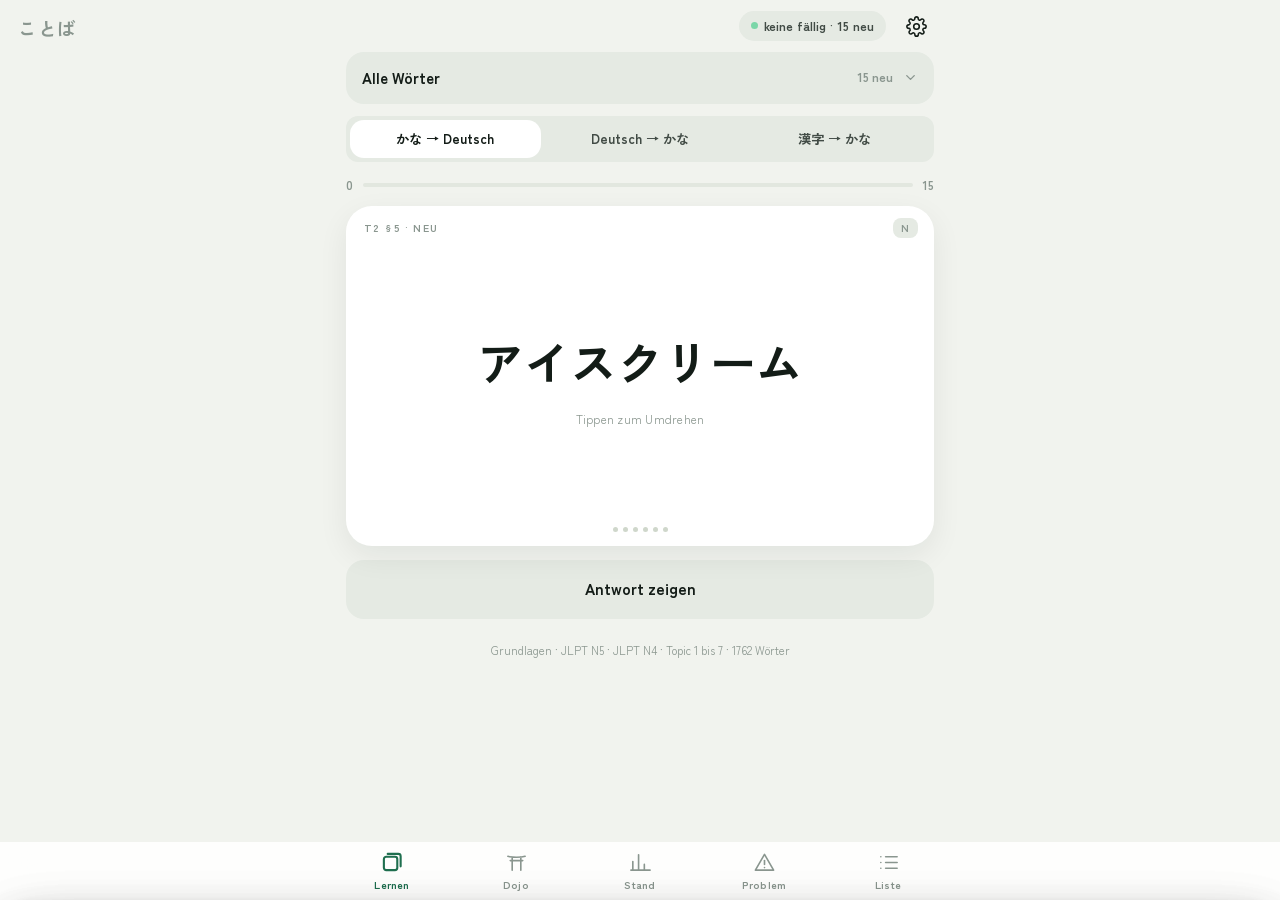
==== index.html @ 0029a9d3 "Wiederholungsplan mit FSRS über die offizielle Bibliothek ts-fsrs Gerechnet wird jetzt in ts-fsrs 5." ====
<!DOCTYPE html>
<html lang="de" data-thema="auto">
<head>
<meta charset="UTF-8">
<meta name="viewport" content="width=device-width, initial-scale=1, viewport-fit=cover, maximum-scale=1">
<title>ことば · Vokabeltrainer</title>
<meta name="description" content="Privater Vokabeltrainer für Japanisch.">

<meta name="apple-mobile-web-app-capable" content="yes">
<meta name="mobile-web-app-capable" content="yes">
<meta name="apple-mobile-web-app-status-bar-style" content="default">
<meta name="apple-mobile-web-app-title" content="ことば">
<meta name="theme-color" content="#F1F3EE" media="(prefers-color-scheme: light)">
<meta name="theme-color" content="#121513" media="(prefers-color-scheme: dark)">
<meta name="color-scheme" content="light dark">

<link rel="manifest" href="manifest.webmanifest">
<link rel="apple-touch-icon" href="icons/apple-touch-icon.png">
<link rel="icon" href="icons/icon-192.png" sizes="192x192">
<link rel="icon" href="favicon.svg" type="image/svg+xml">

<link rel="preconnect" href="https://fonts.googleapis.com">
<link rel="preconnect" href="https://fonts.gstatic.com" crossorigin>
<link href="https://fonts.googleapis.com/css2?family=Zen+Kaku+Gothic+New:wght@400;500;700&display=swap" rel="stylesheet">
<link rel="stylesheet" href="app.css">
<link rel="stylesheet" href="dojo.css">
</head>
<body>

<!-- Symbolvorrat -->
<svg width="0" height="0" style="position:absolute" aria-hidden="true" focusable="false">
  <defs>
    <g id="i-lernen" fill="none" stroke="currentColor" stroke-linecap="round" stroke-linejoin="round">
      <rect x="3" y="6" width="14" height="14" rx="2.5"/>
      <path d="M7 3h11a2.5 2.5 0 0 1 2.5 2.5V16"/>
    </g>
    <g id="i-dojo" fill="none" stroke="currentColor" stroke-linecap="round" stroke-linejoin="round">
      <path d="M3 5.5c4 1.3 14 1.3 18 0M5.5 10h13M7.5 6.3V20M16.5 6.3V20"/>
    </g>
    <g id="i-stand" fill="none" stroke="currentColor" stroke-linecap="round" stroke-linejoin="round">
      <path d="M4 20V11M10 20V4M16 20v-6M22 20H2"/>
    </g>
    <g id="i-problem" fill="none" stroke="currentColor" stroke-linecap="round" stroke-linejoin="round">
      <path d="M12 3.5 21.5 20H2.5L12 3.5Z"/><path d="M12 10v4"/><path d="M12 17.2v.1"/>
    </g>
    <g id="i-liste" fill="none" stroke="currentColor" stroke-linecap="round" stroke-linejoin="round">
      <path d="M9 6h12M9 12h12M9 18h12M4 6h.01M4 12h.01M4 18h.01"/>
    </g>
    <g id="i-zahnrad" fill="none" stroke="currentColor" stroke-width="1.8" stroke-linecap="round" stroke-linejoin="round">
      <circle cx="12" cy="12" r="3.2"/>
      <path d="M19.4 15a1.6 1.6 0 0 0 .3 1.8l.1.1a2 2 0 1 1-2.8 2.8l-.1-.1a1.6 1.6 0 0 0-1.8-.3 1.6 1.6 0 0 0-1 1.5V21a2 2 0 1 1-4 0v-.1A1.6 1.6 0 0 0 9 19.4a1.6 1.6 0 0 0-1.8.3l-.1.1a2 2 0 1 1-2.8-2.8l.1-.1a1.6 1.6 0 0 0 .3-1.8 1.6 1.6 0 0 0-1.5-1H3a2 2 0 1 1 0-4h.1A1.6 1.6 0 0 0 4.6 9a1.6 1.6 0 0 0-.3-1.8l-.1-.1a2 2 0 1 1 2.8-2.8l.1.1a1.6 1.6 0 0 0 1.8.3H9a1.6 1.6 0 0 0 1-1.5V3a2 2 0 1 1 4 0v.1a1.6 1.6 0 0 0 1 1.5 1.6 1.6 0 0 0 1.8-.3l.1-.1a2 2 0 1 1 2.8 2.8l-.1.1a1.6 1.6 0 0 0-.3 1.8V9a1.6 1.6 0 0 0 1.5 1H21a2 2 0 1 1 0 4h-.1a1.6 1.6 0 0 0-1.5 1Z"/>
    </g>
    <g id="i-zu" fill="none" stroke="currentColor" stroke-width="2.2" stroke-linecap="round">
      <path d="M6 6l12 12M18 6L6 18"/>
    </g>
    <g id="i-lupe" fill="none" stroke="currentColor" stroke-width="2" stroke-linecap="round">
      <circle cx="10.5" cy="10.5" r="6.5"/><path d="M15.5 15.5 21 21"/>
    </g>
    <g id="i-pfeil" fill="none" stroke="currentColor" stroke-width="2.2" stroke-linecap="round" stroke-linejoin="round">
      <path d="M6 9l6 6 6-6"/>
    </g>
    <g id="i-ton" fill="none" stroke="currentColor" stroke-width="1.9" stroke-linecap="round" stroke-linejoin="round">
      <path d="M11 5 6.5 9H3v6h3.5L11 19V5Z"/>
      <path d="M15 9.2a4 4 0 0 1 0 5.6"/>
      <path d="M17.8 6.4a8 8 0 0 1 0 11.2"/>
    </g>
  </defs>
</svg>

<header class="kopf">
  <div class="inner">
    <div class="marke">
      <b class="jp">ことば</b>
    </div>
    <div class="luecke"></div>
    <div class="zaehler" id="zaehler"><i class="punkt"></i><span id="zaehlerText">–</span></div>
    <button class="rund" id="knopfEinstellungen" aria-label="Einstellungen">
      <svg viewBox="0 0 24 24"><use href="#i-zahnrad"/></svg>
    </button>
  </div>
</header>

<main class="wrap">

  <!-- ===== Lernen ===== -->
  <section id="lernen" aria-label="Lernen">
    <button class="filterknopf nichtdrucken" id="filterKnopf" aria-haspopup="dialog">
      <span class="fname" id="filterName">Alle Wörter</span>
      <span class="fzahl" id="filterZahl"></span>
      <svg viewBox="0 0 24 24" aria-hidden="true"><use href="#i-pfeil"/></svg>
    </button>
    <div class="segment nichtdrucken" role="group" aria-label="Abfragerichtung">
      <button id="rtgKana" aria-pressed="true" data-rtg="kana"><span class="jp">かな</span> → Deutsch</button>
      <button id="rtgDe" aria-pressed="false" data-rtg="de">Deutsch → <span class="jp">かな</span></button>
      <button id="rtgKanji" aria-pressed="false" data-rtg="kanji"><span class="jp">漢字</span> → <span class="jp">かな</span></button>
    </div>
    <div class="sitzung nichtdrucken" id="sitzungsleiste" hidden>
      <span id="sitzungText">0</span>
      <span class="spur"><i id="sitzungBalken" style="width:0%"></i></span>
      <span id="sitzungRest">0</span>
    </div>
    <div id="kartenbereich"></div>
  </section>

  <!-- ===== Dojo: Bilder, Lesetexte, JLPT ===== -->
  <section id="dojo" hidden aria-label="Dojo">
    <div id="dojoInhalt"></div>
  </section>

  <!-- ===== Stand ===== -->
  <section id="stand" hidden aria-label="Fortschritt">
    <div class="kacheln" id="kacheln"></div>
    <div id="standListe"></div>
  </section>

  <!-- ===== Problemwörter ===== -->
  <section id="problem" hidden aria-label="Problemwörter">
    <h3>Problemwörter</h3>
    <div class="info nichtdrucken">
      Wörter, die du nach dem Lernen mindestens zweimal vergessen hast (<b>nochmal</b>) und noch nicht
      sicher kennst, sortiert nach Häufigkeit. Wer ein Wort wieder sicher kann, fällt von allein aus der Liste.
    </div>
    <button class="knopf nichtdrucken" id="druckKnopf">Blatt zum Ausdrucken</button>
    <div id="problemListe"></div>
  </section>

  <!-- ===== Liste ===== -->
  <section id="liste" hidden aria-label="Wortliste">
    <div class="suche nichtdrucken">
      <svg viewBox="0 0 24 24"><use href="#i-lupe"/></svg>
      <input id="sucheFeld" type="search" inputmode="search" autocomplete="off"
             spellcheck="false" placeholder="Kana, Kanji, Rōmaji oder Bedeutung suchen">
    </div>
    <div class="segment nichtdrucken" id="listeStufe" role="group" aria-label="Stufe">
      <button data-stufe="0" aria-pressed="true">Alle</button>
      <button data-stufe="5" aria-pressed="false">N5</button>
      <button data-stufe="4" aria-pressed="false">N4</button>
    </div>
    <div id="vollListe"></div>
  </section>

  <p class="fuss"><span id="topicSpanne"></span> · <span id="anzahlGesamt"></span> Wörter</p>
</main>

<nav class="leiste nichtdrucken" role="tablist" aria-label="Bereiche">
  <div class="inner">
    <button role="tab" data-ziel="lernen" aria-selected="true">
      <svg viewBox="0 0 24 24"><use href="#i-lernen"/></svg>Lernen
    </button>
    <button role="tab" data-ziel="dojo" aria-selected="false">
      <svg viewBox="0 0 24 24"><use href="#i-dojo"/></svg>Dojo
    </button>
    <button role="tab" data-ziel="stand" aria-selected="false">
      <svg viewBox="0 0 24 24"><use href="#i-stand"/></svg>Stand
    </button>
    <button role="tab" data-ziel="problem" aria-selected="false">
      <svg viewBox="0 0 24 24"><use href="#i-problem"/></svg>Problem
      <span class="kringel" id="problemKringel" hidden>0</span>
    </button>
    <button role="tab" data-ziel="liste" aria-selected="false">
      <svg viewBox="0 0 24 24"><use href="#i-liste"/></svg>Liste
    </button>
  </div>
</nav>

<!-- ===== Auswahlblatt ===== -->
<div class="blatt" id="filterblatt" role="dialog" aria-modal="true" aria-label="Auswahl zum Üben">
  <div class="griff"></div>
  <div class="blattkopf">
    <h2>Was möchtest du üben?</h2>
    <button class="schliessen" id="filterblattZu" aria-label="Schließen">
      <svg viewBox="0 0 24 24"><use href="#i-zu"/></svg>
    </button>
  </div>
  <div class="inhalt" id="filterliste"></div>
</div>

<!-- ===== Blatt des Dojos: Auswahl und Bilddetails ===== -->
<div class="blatt" id="dojoblatt" role="dialog" aria-modal="true" aria-labelledby="dojoblattTitel">
  <div class="griff"></div>
  <div class="blattkopf">
    <h2 id="dojoblattTitel"></h2>
    <button class="schliessen" id="dojoblattZu" aria-label="Schließen">
      <svg viewBox="0 0 24 24"><use href="#i-zu"/></svg>
    </button>
  </div>
  <div class="inhalt" id="dojoblattInhalt"></div>
</div>

<!-- ===== Blatt zum Ausdrucken ===== -->
<div class="blatt" id="druckblatt" role="dialog" aria-modal="true" aria-label="Blatt zum Ausdrucken">
  <div class="griff"></div>
  <div class="blattkopf">
    <h2>Blatt zum Ausdrucken</h2>
    <button class="schliessen" id="druckblattZu" aria-label="Schließen">
      <svg viewBox="0 0 24 24"><use href="#i-zu"/></svg>
    </button>
  </div>
  <div class="inhalt">
    <div class="info" id="druckHinweis"></div>
    <button class="knopf voll" id="druckTeilen" hidden>Blatt teilen</button>
    <div id="druckSeiten"></div>
  </div>
</div>

<!-- ===== Einstellungsblatt ===== -->
<div class="blattgrund" id="blattgrund"></div>
<div class="blatt" id="blatt" role="dialog" aria-modal="true" aria-label="Einstellungen">
  <div class="griff"></div>
  <div class="blattkopf">
    <h2>Einstellungen</h2>
    <button class="schliessen" id="blattZu" aria-label="Schließen">
      <svg viewBox="0 0 24 24"><use href="#i-zu"/></svg>
    </button>
  </div>
  <div class="inhalt">

    <h3>Darstellung</h3>
    <div class="segment" role="group" aria-label="Farbschema">
      <button data-thema="hell" aria-pressed="false">Hell</button>
      <button data-thema="auto" aria-pressed="true">Automatisch</button>
      <button data-thema="dunkel" aria-pressed="false">Dunkel</button>
    </div>

    <h3>Abfrage</h3>
    <div class="opt">
      <span class="beschriftung">
        <b>Rōmaji zeigen</b>
        <span>Umschrift auf der Rückseite der Karte</span>
      </span>
      <button class="schalter" role="switch" id="schalterRomaji" aria-checked="true" aria-label="Rōmaji zeigen"></button>
    </div>
    <div class="opt">
      <span class="beschriftung">
        <b>Kanji zeigen</b>
        <span>Schreibung in Kanji unter dem Kana auf der Rückseite</span>
      </span>
      <button class="schalter" role="switch" id="schalterKanji" aria-checked="true" aria-label="Kanji zeigen"></button>
    </div>
    <div class="opt">
      <span class="beschriftung">
        <b>Bilder zeigen</b>
        <span>Bild und Beispielsatz auf der Karte, wo es eines gibt</span>
      </span>
      <button class="schalter" role="switch" id="schalterBilder" aria-checked="true" aria-label="Bilder zeigen"></button>
    </div>
    <div class="opt">
      <span class="beschriftung">
        <b>Aussprache vorlesen</b>
        <span>Japanische Stimme des iPhones, automatisch beim Umdrehen</span>
      </span>
      <button class="schalter" role="switch" id="schalterTon" aria-checked="false" aria-label="Aussprache vorlesen"></button>
    </div>
    <div class="opt">
      <span class="beschriftung">
        <b>Reihenfolge mischen</b>
        <span>Sonst kommen die am längsten fälligen Wörter zuerst</span>
      </span>
      <button class="schalter" role="switch" id="schalterMischen" aria-checked="true" aria-label="Reihenfolge mischen"></button>
    </div>
    <div class="opt">
      <span class="beschriftung">
        <b>Karten pro Durchgang</b>
        <span id="limitText">Höchstens 40 Karten pro Durchgang</span>
      </span>
      <button class="knopf" id="limitKnopf" style="width:auto;margin:0;padding:9px 14px">40</button>
    </div>
    <div class="opt">
      <span class="beschriftung">
        <b>Neue Wörter pro Tag</b>
        <span id="neuText">Höchstens 15 neue Wörter pro Tag</span>
      </span>
      <button class="knopf" id="neuKnopf" style="width:auto;margin:0;padding:9px 14px">15</button>
    </div>

    <h3>Lernstand sichern</h3>
    <div class="info">
      Auf dem Homebildschirm gespeichert bleibt der Stand dauerhaft erhalten. In Safari selbst
      löscht iOS ihn nach etwa sieben Tagen ohne Besuch. Sichere ihn ab und zu über den Knopf unten.
    </div>
    <textarea id="exportFeld" spellcheck="false" autocapitalize="off" autocorrect="off"
              aria-label="Gesicherter Lernstand"></textarea>
    <button class="knopf voll" id="knopfKopieren">Stand kopieren</button>
    <button class="knopf" id="knopfLaden">Eingefügten Stand laden</button>
    <button class="knopf warn" id="knopfReset">Alles zurücksetzen</button>

    <h3>Über</h3>
    <p style="font-size:.8rem;color:var(--grau);line-height:1.6;padding-bottom:8px">
      <span id="ueberZahl"></span> Wörter aus <span id="ueberSpanne"></span>.
      Wiederholt wird mit FSRS, dem Verfahren von Anki: Neue Wörter lernen in Minutenschritten,
      danach legt FSRS jeden Termin so, dass du das Wort dann noch zu 90 % weißt.
      Zum Installieren in Safari auf <b>Teilen</b> → <b>Zum Home-Bildschirm</b> tippen.
    </p>
    <p style="font-size:.8rem;color:var(--grau);line-height:1.6;padding-bottom:8px">
      JLPT-Wortauswahl N5 und N4: Jonathan Waller, tanos.co.uk/jlpt, Lizenz CC BY 4.0.
      Bilder: Twemoji, © Twitter, Inc und Mitwirkende, Lizenz CC-BY 4.0.
      Wiederholungsplan: ts-fsrs, © Open Spaced Repetition, MIT-Lizenz.
      Aufgaben und Lesetexte im Dojo sind eigens für diese App geschrieben.
    </p>
    <p class="signatur">by Joshua D.</p>
  </div>
</div>

<div class="meldung" id="meldung" role="status" aria-live="polite"></div>

<script src="vokabeln-jlpt.js"></script>
<script src="vokabeln.js"></script>
<script src="bilder.js"></script>
<script src="dojo-daten.js"></script>
<script src="ts-fsrs/index.umd.js"></script>
<script src="plan.js"></script>
<script src="app.js"></script>
<script src="dojo.js"></script>
</body>
</html>
---- app.css ----
/* ==================================================================
   ことば - Vokabeltrainer
   Design "Papier": Flaechen statt Rahmen, Schatten nur wo etwas schwebt,
   ein Gruen als einzige tragende Farbe. Hell und dunkel.
   ================================================================== */

/* ---------- 1. Farben und Grundwerte ---------- */
:root{
  --gruen:#1F6F4F;
  --gruen-tief:#18583F;
  --gruen-hell:#3E9169;
  --indigo:#2A5449;
  --amber:#9A7B2E;
  --rot:#8E3826;
  --rot-weich:#F0DEDA;

  --bg:#F1F3EE;
  --bg-2:#E5EAE3;
  --flaeche:#FFFFFF;
  --flaeche-2:#ECF0EA;
  --linie:#E2E7DF;
  --linie-stark:#CFD7CB;
  --text:#131C17;
  --text-2:#414B45;
  --grau:#8A968F;

  --akzent:var(--gruen);
  --akzent-text:#fff;
  --auf-gruen:#fff;
  --info-bg:#EDE6D6;
  --info-text:#57492A;
  --info-rand:#C4AF83;

  --kopf-bg:var(--bg);
  --kopf-text:var(--text);
  --kopf-schwach:var(--grau);

  /* Schatten hat nur, was wirklich schwebt: Karte, Blaetter, Meldung. */
  --schatten-s:none;
  --schatten-m:0 10px 30px rgba(19,28,23,.07);
  --schatten-gross:0 6px 16px rgba(19,28,23,.10), 0 26px 60px rgba(19,28,23,.17);

  --r-s:12px;
  --r-m:18px;
  --r-l:26px;
  --r-xl:30px;

  --jp:"Hiragino Kaku Gothic ProN","Hiragino Sans","Zen Kaku Gothic New","Noto Sans JP",system-ui,sans-serif;
  --ui:-apple-system,BlinkMacSystemFont,"Zen Kaku Gothic New","Segoe UI",system-ui,sans-serif;
  --mono:ui-monospace,SFMono-Regular,Menlo,monospace;

  --kopf-h:52px;
  --leiste-h:58px;
  --oben:env(safe-area-inset-top,0px);
  --unten:env(safe-area-inset-bottom,0px);
}

:root[data-thema="dunkel"]{
  --gruen:#57B389;
  --gruen-tief:#3E8E68;
  --gruen-hell:#74C7A1;
  --indigo:#8FB0DF;
  --amber:#CFAE6E;
  --rot:#DE8874;
  --rot-weich:#2E1D19;

  --bg:#121513;
  --bg-2:#1B201D;
  --flaeche:#1D231F;
  --flaeche-2:#262D28;
  --linie:#2A322D;
  --linie-stark:#3A443E;
  --text:#E8EDE9;
  --text-2:#B5BEB8;
  --grau:#87938C;

  --akzent:var(--gruen);
  --akzent-text:#0C110E;
  --auf-gruen:#0C110E;
  --info-bg:#282316;
  --info-text:#E0CFA6;
  --info-rand:#83703F;

  --kopf-bg:var(--bg);
  --kopf-text:var(--text);
  --kopf-schwach:var(--grau);

  --schatten-s:none;
  --schatten-m:0 12px 32px rgba(0,0,0,.45);
  --schatten-gross:0 8px 20px rgba(0,0,0,.5), 0 28px 64px rgba(0,0,0,.55);
}

@media (prefers-color-scheme: dark){
  :root:not([data-thema="hell"]){
    --gruen:#57B389;
    --gruen-tief:#3E8E68;
    --gruen-hell:#74C7A1;
    --indigo:#8FB0DF;
    --amber:#CFAE6E;
    --rot:#DE8874;
    --rot-weich:#2E1D19;

    --bg:#121513;
    --bg-2:#1B201D;
    --flaeche:#1D231F;
    --flaeche-2:#262D28;
    --linie:#2A322D;
    --linie-stark:#3A443E;
    --text:#E8EDE9;
    --text-2:#B5BEB8;
    --grau:#87938C;

    --akzent:var(--gruen);
    --akzent-text:#0C110E;
    --auf-gruen:#0C110E;
    --info-bg:#282316;
    --info-text:#E0CFA6;
    --info-rand:#83703F;

    --kopf-bg:var(--bg);
    --kopf-text:var(--text);
    --kopf-schwach:var(--grau);

    --schatten-s:none;
    --schatten-m:0 12px 32px rgba(0,0,0,.45);
    --schatten-gross:0 8px 20px rgba(0,0,0,.5), 0 28px 64px rgba(0,0,0,.55);
  }
}

/* ---------- 2. Reset ---------- */
*,*::before,*::after{box-sizing:border-box;margin:0;padding:0;-webkit-tap-highlight-color:transparent;}

html{
  background:var(--bg);
  -webkit-text-size-adjust:100%;
}

body{
  background:var(--bg);
  color:var(--text);
  font-family:var(--ui);
  font-size:17px;
  line-height:1.55;
  -webkit-font-smoothing:antialiased;
  text-rendering:optimizeLegibility;
  overscroll-behavior-y:none;
  min-height:100dvh;
}

button,input,textarea,select{font:inherit;color:inherit;}
button{background:none;border:0;cursor:pointer;}
:focus-visible{outline:2.5px solid var(--indigo);outline-offset:2px;border-radius:4px;}

.jp{font-family:var(--jp);}

/* ---------- 3. Gerüst ---------- */
.wrap{width:100%;max-width:620px;margin:0 auto;padding:0 16px;}

.kopf{
  position:sticky;top:0;z-index:40;
  background:var(--kopf-bg);
  color:var(--kopf-text);
  padding-top:var(--oben);
}
.kopf .inner{
  max-width:620px;margin:0 auto;padding:0 16px;
  height:var(--kopf-h);
  display:flex;align-items:center;gap:12px;
}
.kopf .marke{
  display:flex;align-items:baseline;gap:8px;min-width:0;
}
.kopf .marke b{
  font-family:var(--jp);font-size:1.16rem;font-weight:700;letter-spacing:.04em;
}
.kopf .marke span{
  font-size:.72rem;letter-spacing:.14em;text-transform:uppercase;
  color:var(--kopf-schwach);white-space:nowrap;
}
.kopf .luecke{flex:1;}
.kopf .zaehler{
  display:flex;align-items:center;gap:6px;
  background:var(--bg-2);color:var(--text-2);
  border-radius:999px;padding:5px 12px;
  font-size:.79rem;font-weight:600;font-variant-numeric:tabular-nums;
  white-space:nowrap;
}
.kopf .zaehler .punkt{
  width:7px;height:7px;border-radius:50%;background:var(--amber);flex:none;
}
.kopf .zaehler.fertig .punkt{background:#7BD6A8;}
.kopf .rund{
  width:36px;height:36px;border-radius:50%;
  display:grid;place-items:center;flex:none;
  color:var(--kopf-text);
}
.kopf .rund:active{background:var(--bg-2);}
.kopf .rund svg{width:21px;height:21px;}

/* Unten Platz für die Tab-Leiste. "main.wrap" statt "main": die Regel .wrap setzt
   padding:0 16px und schlägt als Klasse den bloßen Elementnamen, so war der Abstand
   unten bisher immer 0 - der letzte Knopf ließ sich nie über die Leiste scrollen. */
main.wrap{
  padding-bottom:calc(var(--leiste-h) + var(--unten) + 26px);
}
section[hidden]{display:none;}

/* ---------- 4. Tab-Leiste unten ---------- */
.leiste{
  position:fixed;left:0;right:0;bottom:0;z-index:50;
  background:color-mix(in srgb, var(--flaeche) 88%, transparent);
  -webkit-backdrop-filter:saturate(180%) blur(18px);
  backdrop-filter:saturate(180%) blur(18px);
  padding-bottom:var(--unten);
}
@supports not (backdrop-filter: blur(1px)){
  .leiste{background:var(--flaeche);}
}
.leiste .inner{
  max-width:620px;margin:0 auto;
  height:var(--leiste-h);
  display:grid;grid-template-columns:repeat(5,1fr);
}
.leiste button{
  position:relative;
  display:flex;flex-direction:column;align-items:center;justify-content:center;gap:3px;
  color:var(--grau);font-size:.66rem;font-weight:600;letter-spacing:.02em;
  transition:color .16s;padding-top:2px;
}
.leiste button svg{width:23px;height:23px;stroke-width:1.7;}
.leiste button[aria-selected="true"]{color:var(--akzent);}
.leiste button[aria-selected="true"] svg{stroke-width:2.2;}
.leiste button .kringel{
  position:absolute;transform:translate(13px,-12px);
  min-width:17px;height:17px;padding:0 4px;border-radius:9px;
  background:var(--rot);color:#fff;
  font-size:.6rem;font-weight:700;line-height:17px;text-align:center;
  font-variant-numeric:tabular-nums;
}
:root[data-thema="dunkel"] .leiste button .kringel{color:#fff;}

/* ---------- 5. Typografie ---------- */
h2{
  font-size:.95rem;font-weight:700;color:var(--text);
  margin:26px 0 10px;letter-spacing:.01em;
}
h2:first-child{margin-top:2px;}
h3{
  font-size:.7rem;font-weight:700;color:var(--grau);
  letter-spacing:.14em;text-transform:uppercase;
  margin:26px 0 10px;
  display:flex;align-items:center;gap:10px;
}
h3::after{content:"";flex:1;height:1px;background:var(--linie);}
h3:first-child{margin-top:2px;}

.info{
  background:var(--info-bg);color:var(--info-text);
  border-left:3px solid var(--info-rand);
  padding:12px 14px;border-radius:0 var(--r-s) var(--r-s) 0;
  font-size:.85rem;line-height:1.5;margin:14px 0;
}
.leer{
  text-align:center;color:var(--grau);
  padding:44px 20px;font-size:.92rem;line-height:1.6;
}
.leer .zeichen{
  display:block;font-family:var(--jp);font-size:2.4rem;
  color:var(--linie-stark);margin-bottom:10px;
}

/* ---------- 6. Filterchips ---------- */
/* Auswahlknopf: ersetzt die frühere Chipreihe. Die Abschnitte wuchsen auf
   19 Chips und fast fünf Bildschirmbreiten, das war nicht mehr zu überblicken. */
.filterknopf{
  width:100%;display:flex;align-items:center;gap:10px;
  background:var(--bg-2);
  border-radius:var(--r-m);padding:14px 16px;margin-bottom:12px;
  text-align:left;
  transition:background .15s;
}
.filterknopf:active{background:var(--flaeche-2);}
.filterknopf .fname{
  flex:1;min-width:0;font-size:.95rem;font-weight:600;
  white-space:nowrap;overflow:hidden;text-overflow:ellipsis;
}
.filterknopf .fzahl{
  flex:none;font-size:.78rem;font-weight:600;color:var(--grau);
  font-variant-numeric:tabular-nums;white-space:nowrap;
}
.filterknopf svg{flex:none;width:15px;height:15px;color:var(--grau);}

/* Zeilen im Auswahlblatt */
.fgruppe{
  font-size:.68rem;font-weight:700;letter-spacing:.14em;text-transform:uppercase;
  color:var(--grau);margin:20px 0 8px;
  display:flex;align-items:center;gap:10px;
}
.fgruppe::after{content:"";flex:1;height:1px;background:var(--linie);}
.fzeile{
  width:100%;display:flex;align-items:baseline;gap:10px;
  background:var(--flaeche);
  border-radius:var(--r-m);padding:13px 15px;margin-bottom:6px;text-align:left;
}
.fzeile:active{background:var(--flaeche-2);}
.fzeile[aria-current="true"]{
  background:color-mix(in srgb, var(--akzent) 13%, var(--flaeche));
  box-shadow:inset 0 0 0 1.5px var(--akzent);
}
@supports not (background: color-mix(in srgb, red 50%, blue)){
  .fzeile[aria-current="true"]{background:var(--flaeche-2);}
}
.fzeile.unter{margin-left:16px;}
.fzeile .fnr{
  flex:none;font-size:.76rem;font-weight:700;color:var(--grau);min-width:1.7em;
}
.fzeile[aria-current="true"] .fnr{color:var(--akzent);}
.fzeile .ftitel{flex:1;min-width:0;font-size:.92rem;font-weight:600;line-height:1.35;}
.fzeile .fzahl{
  flex:none;font-size:.78rem;font-weight:600;color:var(--grau);
  font-variant-numeric:tabular-nums;
}
.fzeile .fzahl.offen{color:var(--akzent);}

.segment{
  display:flex;background:var(--bg-2);
  border-radius:var(--r-s);padding:4px;gap:4px;margin-bottom:14px;
}
.segment button{
  flex:1;border-radius:14px;padding:9px 6px;
  font-size:.83rem;font-weight:600;color:var(--text-2);
  transition:background .16s, color .16s, box-shadow .16s;
}
.segment button[aria-pressed="true"]{
  background:var(--flaeche);color:var(--text);box-shadow:var(--schatten-s);
}

/* ---------- 7. Lernkarte ---------- */
@keyframes karte-auf{
  from{ opacity:0; transform:translateY(14px); }
  to  { opacity:1; transform:none; }
}
.buehne{
  perspective:1400px;
  margin-bottom:14px;
  animation:karte-auf .42s cubic-bezier(.22,.85,.3,1) both;
}
.flip{
  position:relative;
  width:100%;
  min-height:clamp(250px,42dvh,340px);
  transform-style:preserve-3d;
  transition:transform .48s cubic-bezier(.3,.9,.35,1);
  cursor:pointer;
}
.flip.um{transform:rotateY(180deg);}
.seite{
  position:absolute;inset:0;
  -webkit-backface-visibility:hidden;backface-visibility:hidden;
  background-color:var(--flaeche);
  border-radius:var(--r-l);
  box-shadow:var(--schatten-m);
  display:flex;flex-direction:column;
  align-items:center;justify-content:center;
  text-align:center;
  padding:46px 22px 40px;
  overflow:hidden;
}
.seite.rueck{transform:rotateY(180deg);}

.marke{
  position:absolute;top:14px;left:18px;
  font-size:.66rem;font-weight:700;letter-spacing:.1em;text-transform:uppercase;
  color:var(--grau);
}
.wortart{
  position:absolute;top:12px;right:16px;
  font-size:.64rem;font-weight:700;letter-spacing:.06em;
  color:var(--grau);
  background:var(--bg-2);border-radius:8px;
  padding:2px 8px;
}
/* Oben rechts auf der Karte: JLPT-Stufe und Wortart nebeneinander */
.chips{
  position:absolute;top:12px;right:16px;
  display:flex;align-items:center;gap:6px;
}
.chips .wortart{position:static;}
.stufe{
  font-size:.64rem;font-weight:700;letter-spacing:.06em;line-height:1.5;
  color:var(--akzent);
  background:color-mix(in srgb, var(--akzent) 13%, var(--flaeche));
  border-radius:8px;padding:2px 8px;
}
@supports not (background: color-mix(in srgb, red 50%, blue)){
  .stufe{background:var(--bg-2);}
}
.kanjizeile{
  font-family:var(--jp);font-size:1.2rem;font-weight:500;color:var(--text-2);
  line-height:1.4;margin-top:1px;overflow-wrap:anywhere;
}
.stufenpunkte{
  position:absolute;bottom:14px;left:0;right:0;
  display:flex;justify-content:center;gap:5px;
}
.stufenpunkte i{
  width:5px;height:5px;border-radius:50%;
  background:var(--linie-stark);
}
.stufenpunkte i.an{background:var(--gruen);}

.wort{
  font-family:var(--jp);
  font-size:clamp(2rem,9vw,2.9rem);
  font-weight:700;line-height:1.35;
  word-break:keep-all;letter-spacing:.01em;
}
.wort.de{
  font-family:var(--ui);
  font-size:clamp(1.25rem,5.4vw,1.6rem);
  font-weight:600;line-height:1.4;letter-spacing:0;
}
.lesung{
  font-family:var(--mono);
  font-size:.92rem;color:var(--grau);
  letter-spacing:.05em;margin-top:8px;
}
.strich{
  width:38px;height:2px;border-radius:2px;
  background:var(--linie-stark);margin:16px 0;
}
.bedeutung{
  font-size:clamp(1.1rem,4.8vw,1.35rem);
  font-weight:600;color:var(--text);line-height:1.4;
}
.tipp{
  font-size:.76rem;color:var(--grau);
  margin-top:18px;letter-spacing:.02em;
}
.tonknopf{
  position:absolute;bottom:34px;right:16px;
  width:40px;height:40px;border-radius:50%;
  display:grid;place-items:center;
  color:var(--grau);background:var(--flaeche-2);
}
.tonknopf svg{width:19px;height:19px;}
.tonknopf:active{background:var(--linie);}
.tonknopf.laeuft{color:var(--akzent);background:var(--bg-2);}

/* Bewertungsknöpfe */
.knoepfe{display:grid;grid-template-columns:repeat(4,1fr);gap:6px;}
.tap{
  border-radius:var(--r-m);
  padding:16px 6px 14px;
  font-weight:700;
  display:flex;flex-direction:column;align-items:center;gap:2px;
  transition:transform .16s cubic-bezier(.22,.85,.3,1), filter .15s;
}
.tap .gross{font-size:.9rem;line-height:1.2;}
.tap .klein{font-size:.66rem;font-weight:600;opacity:.82;font-variant-numeric:tabular-nums;}
.tap:active{transform:scale(.96);filter:brightness(.96);}
/* Neun von zehn Antworten sind "sitzt". Nur die traegt Farbe, damit der
   Blick dorthin faellt und der Bildschirm ruhig bleibt. */
.tap.nochmal{background:var(--rot-weich);color:var(--rot);}
.tap.gut{background:var(--gruen);color:var(--auf-gruen);}
.tap.schwer{background:var(--bg-2);color:var(--text-2);}
.tap.leicht{background:var(--bg-2);color:var(--text-2);}

.umdrehknopf{
  width:100%;border-radius:var(--r-m);
  padding:17px;background:var(--bg-2);
  color:var(--text);font-weight:700;font-size:.98rem;
}
.umdrehknopf:active{background:var(--flaeche-2);transform:scale(.99);}

/* Sitzungsfortschritt */
.sitzung{
  display:flex;align-items:center;gap:10px;
  margin-bottom:12px;font-size:.74rem;color:var(--grau);
  font-variant-numeric:tabular-nums;font-weight:600;
}
.sitzung .spur{
  flex:1;height:4px;border-radius:3px;background:var(--linie);overflow:hidden;
}
.sitzung .spur i{
  display:block;height:100%;border-radius:3px;
  background:var(--gruen);transition:width .35s cubic-bezier(.3,.9,.35,1);
}

/* display:flex oben überschreibt sonst das Ausblenden mit [hidden]: auf der Seite
   "alles erledigt" blieb der Balken mit alten Zahlen stehen. */
.sitzung[hidden]{display:none;}

/* Drei Richtungen nebeneinander: auf schmaleren Telefonen etwas kleiner und ohne
   Umbruch, sonst bricht "Deutsch → かな" mitten im Wort um. */
@media (max-width: 400px){
  .segment button{font-size:.76rem;padding:9px 2px;white-space:nowrap;}
}
@media (max-width: 360px){
  .segment button{font-size:.72rem;}
}

/* ---------- 8. Fortschritt / Karten ---------- */
.kacheln{
  display:grid;grid-template-columns:repeat(3,1fr);gap:9px;margin-bottom:6px;
}
.kachel{
  background:var(--flaeche);
  border-radius:var(--r-m);padding:17px 10px 14px;text-align:center;
}
.kachel b{
  display:block;font-size:2.05rem;font-weight:700;line-height:1.05;
  letter-spacing:-.025em;
  font-variant-numeric:tabular-nums;
}
.kachel span{
  display:block;font-size:.66rem;font-weight:600;color:var(--grau);
  letter-spacing:.08em;text-transform:uppercase;margin-top:3px;
}
.kachel.g b{color:var(--gruen);}
.kachel.i b{color:var(--indigo);}
.kachel.r b{color:var(--rot);}
.kachel.a b{color:var(--amber);}
.kachel.n b{color:var(--text);}

.reihe{
  background:var(--flaeche);
  border-radius:var(--r-m);padding:15px 16px;margin-bottom:8px;
  width:100%;text-align:left;display:block;
}
.reihe .kopfzeile{
  display:flex;justify-content:space-between;align-items:baseline;gap:10px;
}
.reihe .titel{font-weight:600;font-size:.92rem;}
.reihe .titel em{
  font-style:normal;color:var(--grau);font-weight:700;
  font-size:.76rem;margin-right:6px;
}
.reihe .zahl{
  font-size:.76rem;color:var(--grau);white-space:nowrap;
  font-variant-numeric:tabular-nums;font-weight:600;
}
.balken{
  height:6px;border-radius:4px;background:var(--linie);
  overflow:hidden;margin:9px 0 6px;display:flex;
}
.balken i{display:block;height:100%;transition:width .4s cubic-bezier(.3,.9,.35,1);}
.balken i.fest{background:var(--gruen);}
.balken i.lernt{background:var(--gruen-hell);opacity:.55;}
.reihe .fuss{font-size:.72rem;color:var(--grau);font-variant-numeric:tabular-nums;}

/* Prognose: was in den nächsten sieben Tagen fällig wird */
.prognose{
  display:grid;grid-template-columns:repeat(7,1fr);gap:6px;
  background:var(--flaeche);border-radius:var(--r-m);padding:14px 12px 10px;margin-bottom:6px;
}
.pspalte{display:flex;flex-direction:column;align-items:center;gap:5px;min-width:0;}
.pzahl{font-size:.74rem;font-weight:700;font-variant-numeric:tabular-nums;color:var(--text-2);}
.pbalken{display:flex;align-items:flex-end;width:100%;height:54px;}
.pbalken i{
  display:block;width:100%;min-height:3px;border-radius:5px 5px 2px 2px;
  background:var(--gruen);opacity:.75;
}
.pspalte:first-child .pbalken i{opacity:1;}
.ptag{font-size:.64rem;font-weight:600;color:var(--grau);letter-spacing:.02em;}

/* ---------- 9. Tabellen / Wortlisten ---------- */
.suche{
  position:relative;margin-bottom:14px;
}
.suche input{
  width:100%;background:var(--flaeche);
  border:0;border-radius:var(--r-s);
  padding:13px 14px 13px 38px;font-size:.92rem;
  -webkit-appearance:none;appearance:none;
}
.suche input::placeholder{color:var(--grau);}
.suche svg{
  position:absolute;left:12px;top:50%;transform:translateY(-50%);
  width:17px;height:17px;color:var(--grau);pointer-events:none;
}

.wortliste{
  background:var(--flaeche);
  border-radius:var(--r-m);overflow:hidden;margin-bottom:8px;
  /* Über tausend Zeilen: was außerhalb des Bildschirms liegt, wird nicht gesetzt. */
  content-visibility:auto;contain-intrinsic-size:auto 520px;
}
.wortzeile{
  display:flex;align-items:center;gap:12px;
  padding:11px 14px;border-top:1px solid var(--linie);
  width:100%;text-align:left;
}
.wortzeile:first-child{border-top:0;}
.wortzeile:active{background:var(--flaeche-2);}
.wortzeile .links{flex:1;min-width:0;}
.wortzeile .kana{
  font-family:var(--jp);font-size:1.06rem;font-weight:600;line-height:1.35;
}
.wortzeile .kanjiw{font-size:.95rem;color:var(--text-2);}
.wortzeile .rechts .stufe{font-size:.6rem;padding:1px 6px;}
.wortzeile .romaji{
  font-family:var(--mono);font-size:.72rem;color:var(--grau);letter-spacing:.03em;
}
.wortzeile .de{display:block;font-size:.88rem;color:var(--text-2);line-height:1.4;margin-top:2px;}
.wortzeile .rechts{flex:none;display:flex;flex-direction:column;align-items:flex-end;gap:4px;}
.mini{display:flex;gap:3px;}
.mini i{width:4px;height:4px;border-radius:50%;background:var(--linie-stark);}
.mini i.an{background:var(--gruen);}
.fehlerzahl{
  font-size:.68rem;font-weight:700;color:var(--rot);
  background:color-mix(in srgb, var(--rot) 12%, transparent);
  border-radius:999px;padding:2px 7px;font-variant-numeric:tabular-nums;
}

/* ---------- 10. Einstellungen (Blatt von unten) ---------- */
.blattgrund{
  position:fixed;inset:0;z-index:60;
  background:rgba(10,16,13,.45);
  -webkit-backdrop-filter:blur(3px);backdrop-filter:blur(3px);
  opacity:0;pointer-events:none;transition:opacity .25s;
}
.blattgrund.auf{opacity:1;pointer-events:auto;}
.blatt{
  position:fixed;left:0;right:0;bottom:0;z-index:61;
  background:var(--bg);
  border-radius:var(--r-xl) var(--r-xl) 0 0;
  box-shadow:var(--schatten-gross);
  transform:translateY(102%);
  transition:transform .32s cubic-bezier(.3,.9,.35,1);
  max-height:88dvh;display:flex;flex-direction:column;
  padding-bottom:var(--unten);
}
.blatt.auf{transform:translateY(0);}
.blatt .griff{
  width:38px;height:4px;border-radius:3px;background:var(--linie-stark);
  margin:10px auto 4px;flex:none;
}
.blatt .blattkopf{
  display:flex;align-items:center;justify-content:space-between;
  padding:8px 18px 12px;flex:none;
}
.blatt .blattkopf h2{margin:0;font-size:1.06rem;}
.blatt .inhalt{overflow-y:auto;padding:0 18px 24px;-webkit-overflow-scrolling:touch;}
.schliessen{
  width:32px;height:32px;border-radius:50%;
  display:grid;place-items:center;background:var(--bg-2);color:var(--text-2);
}
.schliessen svg{width:17px;height:17px;}

.opt{
  display:flex;align-items:center;justify-content:space-between;gap:14px;
  background:var(--flaeche);
  border-radius:var(--r-m);padding:14px 15px;margin-bottom:8px;
}
.opt .beschriftung{min-width:0;}
.opt .beschriftung b{display:block;font-size:.92rem;font-weight:600;}
.opt .beschriftung span{display:block;font-size:.76rem;color:var(--grau);line-height:1.4;margin-top:1px;}

.schalter{
  flex:none;width:50px;height:30px;border-radius:15px;
  background:var(--linie-stark);position:relative;transition:background .2s;
}
.schalter::after{
  content:"";position:absolute;top:3px;left:3px;
  width:24px;height:24px;border-radius:50%;background:#fff;
  box-shadow:0 1px 3px rgba(0,0,0,.28);
  transition:transform .2s cubic-bezier(.3,.9,.35,1);
}
.schalter[aria-checked="true"]{background:var(--gruen);}
.schalter[aria-checked="true"]::after{transform:translateX(20px);}

.knopf{
  width:100%;border-radius:var(--r-m);padding:13px;
  font-size:.92rem;font-weight:700;
  background:var(--bg-2);color:var(--text);
  margin-bottom:8px;
}
.knopf:active{background:var(--flaeche-2);}
.knopf.warn{color:var(--rot);background:var(--rot-weich);}
.knopf.voll{background:var(--gruen);color:var(--auf-gruen);}

textarea{
  width:100%;min-height:96px;
  font-family:var(--mono);font-size:.7rem;line-height:1.5;
  background:var(--flaeche);color:var(--text-2);
  border:0;border-radius:var(--r-s);
  padding:11px;resize:vertical;margin-bottom:8px;
  -webkit-appearance:none;appearance:none;
}

/* Unterschrift unter "Über" in einer Signatur-Schrift: Ms Madi, SIL Open Font
   License 1.1 (schrift/OFL.txt). Die Datei liegt bei der App und wird vom
   Service Worker vorgehalten, damit die Zeile auch ohne Netz so aussieht.
   Der feine Strich ist leicht verstärkt, sonst wirkt er auf dem Telefon zu dünn. */
@font-face{
  font-family:"Ms Madi";
  src:url("schrift/ms-madi-latin-400-normal.woff2") format("woff2");
  font-weight:400;font-style:normal;font-display:swap;
}
.signatur{
  font-family:"Ms Madi","Snell Roundhand","Savoye LET",cursive;
  font-size:2.4rem;line-height:1.3;color:var(--text-2);
  -webkit-text-stroke:.014em currentColor;
  text-align:right;padding:8px 12px 18px;
}

.fuss{
  text-align:center;font-size:.72rem;color:var(--grau);
  padding:22px 16px 4px;line-height:1.6;
}

/* ---------- 11. Meldung (Toast) ---------- */
.meldung{
  position:fixed;z-index:70;
  left:50%;bottom:calc(var(--leiste-h) + var(--unten) + 18px);
  transform:translate(-50%,14px);
  background:var(--text);color:var(--bg);
  border-radius:999px;padding:10px 20px;
  font-size:.84rem;font-weight:600;
  box-shadow:var(--schatten-gross);
  opacity:0;pointer-events:none;transition:opacity .22s, transform .22s;
  max-width:calc(100vw - 36px);text-align:center;
}
.meldung.auf{opacity:1;transform:translate(-50%,0);}

/* Blatt zum Ausdrucken: immer weiss, auch im dunklen Thema - es zeigt
   Papier, nicht Oberflaeche. */
.druckseite{
  display:block;width:100%;height:auto;background:#fff;
  border:1px solid var(--linie);border-radius:var(--r-s);
  margin:0 0 14px;
}

/* ---------- 12. Drucken ---------- */
@media print{
  .kopf,.leiste,.filterknopf,.segment,.knoepfe,.umdrehknopf,.sitzung,
  .info,.suche,.nichtdrucken,.blatt,.blattgrund,.meldung,.tonknopf{display:none !important;}
  html,body{background:#fff;color:#000;font-size:10.5pt;}
  main{padding:0;}
  .wortliste{border:1px solid #999;border-radius:0;box-shadow:none;break-inside:auto;}
  .wortzeile{border-top:1px solid #ccc;break-inside:avoid;padding:6px 8px;}
  .wortzeile .romaji,.wortzeile .de{color:#333;}
  h2,h3{color:#000;break-after:avoid;}
  h3::after{background:#000;}
}

/* ---------- 13. Bewegung reduzieren ---------- */
@media (prefers-reduced-motion: reduce){
  *,*::before,*::after{
    transition-duration:.01ms !important;
    animation-duration:.01ms !important;
  }
  .flip{transition:none;}
}
---- dojo.css ----
/* ==================================================================
   道場 - Dojo
   Gestaltung des Zusatzes. Baut auf app.css auf und hält sich an
   dieselbe Regel: Flächen statt Rahmen, Grün führt. Farbe bringen
   hier die Bilder mit.
   ================================================================== */

:root{
  --stempel:#C4382C;
}
:root[data-thema="dunkel"]{
  --stempel:#F08C7C;
}
@media (prefers-color-scheme: dark){
  :root:not([data-thema="hell"]){
    --stempel:#F08C7C;
  }
}

/* ---------- 1. Bilder ---------- */
.bild{display:block;width:100%;height:100%;overflow:visible;}

/* Im Dunkeln verschwinden schwarze Dinge wie Kamera oder Fahrradrahmen
   auf der Karte. Ein heller Saum hält den Umriss lesbar. */
:root[data-thema="dunkel"] .bild{filter:drop-shadow(0 0 .7px rgba(255,255,255,.7));}
@media (prefers-color-scheme: dark){
  :root:not([data-thema="hell"]) .bild{filter:drop-shadow(0 0 .7px rgba(255,255,255,.7));}
}

/* Bild auf der Karteikarte */
.kartenbild{width:64px;height:64px;flex:none;margin-bottom:8px;}
.seite.mitbild .strich{margin:11px 0;}
@media (max-height: 700px){
  .kartenbild{width:48px;height:48px;margin-bottom:5px;}
  /* Bild, Kana, Kanji, Rōmaji und Bedeutung sollen auch auf dem kleinen iPhone
     ohne Überlauf auf die Karte passen. */
  .seite{padding-top:40px;padding-bottom:32px;}
  .seite .strich{margin:11px 0;}
}

/* ---------- 2. Übersicht ---------- */
.dhubkopf{
  display:flex;align-items:center;justify-content:space-between;gap:12px;
  margin:2px 2px 4px;
}
.dname{display:flex;align-items:baseline;gap:9px;}
.dname b{font-size:1.75rem;font-weight:700;letter-spacing:.06em;line-height:1.2;}
.dname span{
  font-size:.7rem;font-weight:700;letter-spacing:.14em;text-transform:uppercase;color:var(--grau);
}
.dmarken{display:flex;gap:6px;flex-wrap:wrap;justify-content:flex-end;}
.dmarke{
  display:inline-flex;align-items:center;gap:5px;
  background:var(--bg-2);color:var(--text-2);
  border-radius:999px;padding:5px 11px;
  font-size:.76rem;font-weight:600;font-variant-numeric:tabular-nums;white-space:nowrap;
}

.dkachel{
  width:100%;display:flex;align-items:center;gap:13px;
  background:var(--flaeche);border-radius:var(--r-m);
  padding:12px 15px 12px 12px;margin-bottom:8px;text-align:left;
  transition:transform .16s cubic-bezier(.22,.85,.3,1);
}
.dkachel:active{background:var(--flaeche-2);transform:scale(.985);}
.dzeichen{
  flex:none;width:46px;height:46px;border-radius:14px;
  display:grid;place-items:center;
  background:color-mix(in srgb, var(--akzent) 13%, var(--flaeche));
  color:var(--akzent);font-size:1.4rem;font-weight:700;line-height:1;
}
@supports not (background: color-mix(in srgb, red 50%, blue)){
  .dzeichen{background:var(--bg-2);}
}
.dzeichen.bildzeichen{background:var(--bg-2);padding:8px;}
.dtext{flex:1;min-width:0;}
.dtext b{display:block;font-size:.95rem;font-weight:600;line-height:1.5;}
.dtext b ruby rt{font-size:.5em;}
.dtext span{display:block;font-size:.78rem;color:var(--grau);line-height:1.4;}
.dzahl{
  flex:none;font-size:.74rem;font-weight:600;color:var(--grau);
  font-variant-numeric:tabular-nums;white-space:nowrap;
}
.dzahl.fertig{color:var(--akzent);}
.dquelle{
  font-size:.74rem;color:var(--grau);line-height:1.6;padding:14px 4px 0;
}
.dquelle a{color:var(--akzent);font-weight:600;text-decoration:none;}

/* ---------- 3. Kopf einer Übung ---------- */
.dkopf{display:flex;align-items:center;gap:10px;margin-bottom:12px;}
.dkopf h2{flex:1;min-width:0;margin:0;font-size:1.04rem;}
.dzurueck{
  flex:none;width:36px;height:36px;border-radius:50%;
  display:grid;place-items:center;background:var(--bg-2);color:var(--text-2);
}
.dzurueck:active{background:var(--flaeche-2);}
.dzurueck svg{width:19px;height:19px;}
.dpille{
  flex:none;background:var(--bg-2);color:var(--text-2);
  border-radius:999px;padding:7px 13px;font-size:.78rem;font-weight:700;
}
.dpille:active{background:var(--flaeche-2);}
.dhinweis{font-size:.8rem;color:var(--grau);line-height:1.55;margin:0 2px 12px;}
.dwahl .segment button{padding:9px 4px;}

/* ---------- 4. Frage ---------- */
.dauftrag{
  font-size:.86rem;color:var(--text-2);line-height:1.6;margin:0 2px 10px;
}
.dauftrag .jp{font-weight:700;color:var(--text);margin-right:4px;}
.dtyp{
  display:inline-block;background:var(--bg-2);color:var(--grau);
  border-radius:8px;padding:1px 8px;margin-right:8px;
  font-size:.66rem;font-weight:700;letter-spacing:.08em;text-transform:uppercase;
  vertical-align:1px;
}
.dkarte{
  background:var(--flaeche);border-radius:var(--r-l);box-shadow:var(--schatten-m);
  min-height:150px;padding:22px 18px;margin-bottom:12px;
  display:flex;flex-direction:column;align-items:center;justify-content:center;text-align:center;
  animation:karte-auf .36s cubic-bezier(.22,.85,.3,1) both;
}
.dgrossbild{width:128px;height:128px;}
.dgrossbild.klein{width:92px;height:92px;}
.dszene{display:grid;place-items:center;width:100%;}

.dsatz{
  font-size:1.28rem;font-weight:600;line-height:1.95;
  word-break:keep-all;overflow-wrap:anywhere;
}
ruby rt{font-size:.5em;font-weight:500;color:var(--grau);letter-spacing:0;}
u.ziel{
  text-decoration:underline;text-decoration-color:var(--akzent);
  text-decoration-thickness:2.5px;text-underline-offset:6px;
}
.luecke{color:var(--akzent);white-space:nowrap;}
b.rein{color:var(--gruen);font-weight:700;}
.lz{
  display:inline-block;width:2.1em;height:1.3em;margin:0 3px;
  border-bottom:2.5px solid var(--linie-stark);vertical-align:-0.25em;
  text-align:center;line-height:1.25;
}
.lz.st{border-color:var(--akzent);color:var(--akzent);font-size:.9em;}

/* Hören */
.dhoerfeld{display:flex;flex-direction:column;align-items:center;gap:9px;width:100%;}
.dhoer{
  width:86px;height:86px;border-radius:50%;
  display:grid;place-items:center;
  background:var(--gruen);color:var(--auf-gruen);
  transition:transform .16s cubic-bezier(.22,.85,.3,1);
}
.dhoer svg{width:38px;height:38px;}
.dhoer:active{transform:scale(.95);}
@keyframes hoer-puls{
  0%  { box-shadow:0 0 0 0 color-mix(in srgb, var(--gruen) 45%, transparent); }
  100%{ box-shadow:0 0 0 16px transparent; }
}
.dhoer.laeuft{animation:hoer-puls 1s ease-out infinite;}
.dhoertipp{font-size:.76rem;color:var(--grau);}
.dtextzeigen{font-size:.8rem;font-weight:600;color:var(--grau);text-decoration:underline;padding:4px 8px;}

/* ---------- 5. Antworten ---------- */
.dopts{display:grid;gap:8px;margin-bottom:12px;}
.dopts.wort,.dopts.bild{grid-template-columns:1fr 1fr;}
.dopt{
  background:var(--flaeche);border-radius:var(--r-m);
  min-height:60px;padding:13px 10px;
  display:flex;align-items:center;justify-content:center;text-align:center;
  font-size:1.1rem;font-weight:600;line-height:1.9;
  word-break:keep-all;overflow-wrap:anywhere;
  transition:transform .16s cubic-bezier(.22,.85,.3,1), opacity .2s, background .16s;
}
.dopt:not(:disabled):active{background:var(--flaeche-2);transform:scale(.97);}
.dopt:disabled{cursor:default;}
.dopts.satz .dopt{
  justify-content:flex-start;text-align:left;
  padding:11px 15px;font-size:1.02rem;min-height:54px;
}
.dopts.bild .dopt{padding:14px 10px;min-height:112px;}
.dopts.bild .dopt > .bild{width:78px;height:78px;}

.dopt.ok{
  background:color-mix(in srgb, var(--gruen) 15%, var(--flaeche));
  box-shadow:inset 0 0 0 2px var(--gruen);
}
.dopt.falsch{background:var(--rot-weich);color:var(--rot);box-shadow:inset 0 0 0 2px var(--rot);}
.dopt.blass{opacity:.45;}
@supports not (background: color-mix(in srgb, red 50%, blue)){
  .dopt.ok{background:var(--flaeche-2);}
}

/* ---------- 6. Auflösung ---------- */
.durteil{font-size:.88rem;font-weight:600;margin:2px 3px 9px;}
.durteil b{font-size:1.02rem;margin-right:6px;}
.durteil.gut{color:var(--gruen);}
.durteil.schlecht{color:var(--rot);}

.dwort{
  display:flex;align-items:center;gap:13px;
  background:var(--flaeche);border-radius:var(--r-m);
  padding:11px 12px 11px 14px;margin-bottom:8px;
}
.dwbild{flex:none;width:46px;height:46px;}
.dwtext{flex:1;min-width:0;}
.dwtext b{font-size:1.2rem;font-weight:700;line-height:1.4;}
.dwkanji{font-size:.95rem;color:var(--grau);margin-left:9px;}
.dwromaji{display:block;font-family:var(--mono);font-size:.74rem;color:var(--grau);letter-spacing:.03em;}
.dwde{display:block;font-size:.9rem;color:var(--text-2);line-height:1.4;}
.dwort.gross{padding:16px;}
.dwort.gross .dwbild{width:88px;height:88px;}
.dwort.gross .dwtext b{font-size:1.5rem;}
.dwort .tonknopf,.lsatz .tonknopf{position:static;flex:none;}

.dbeispiel{
  display:block;width:100%;text-align:left;
  background:var(--flaeche);border-radius:var(--r-m);
  padding:10px 15px 12px;margin-bottom:8px;
}
.dbeispiel:active{background:var(--flaeche-2);}
.dbeispiel .jp{
  display:block;font-size:1.04rem;font-weight:600;line-height:1.85;
  word-break:keep-all;overflow-wrap:anywhere;
}
.dbeispiel .de{display:block;font-size:.84rem;color:var(--text-2);line-height:1.45;}
.dbeispiel.laeuft .jp{color:var(--akzent);}
#steuerung + .dbeispiel{margin-top:10px;}

.dtipp{
  background:var(--info-bg);color:var(--info-text);
  border-left:3px solid var(--info-rand);border-radius:0 var(--r-s) var(--r-s) 0;
  padding:10px 13px;margin:0 0 8px;font-size:.85rem;line-height:1.6;
}
.dtipp ruby rt{color:inherit;opacity:.75;}

/* Der Knopf rollt nach der Antwort ins Bild - aber nicht unter die Leiste. */
#dWeiter{scroll-margin-bottom:calc(var(--leiste-h) + var(--unten) + 18px);}

/* ---------- 7. Ergebnis und Stempel ---------- */
.stempel{
  fill:none;stroke:var(--stempel);stroke-width:4.5;
  stroke-linecap:round;stroke-linejoin:round;
}
.stempel.mini{width:15px;height:15px;stroke-width:8;flex:none;}
.stempel.gross{width:132px;height:132px;transform:rotate(-7deg);}
@keyframes stempel-zug{ to{ stroke-dashoffset:0; } }
.stempel.gross path,.stempel.gross circle{
  stroke-dasharray:1;stroke-dashoffset:1;
  animation:stempel-zug 1.15s cubic-bezier(.4,.1,.3,1) .12s forwards;
}
.stempel.gross circle + circle{animation-delay:.45s;}

.dergebnis{text-align:center;padding:14px 0 12px;}
.dergebnis .stempel{margin:0 auto 6px;}
.dspruch{font-size:1.22rem;font-weight:700;color:var(--stempel);letter-spacing:.04em;}
.dpunkte{font-size:.95rem;color:var(--text-2);margin-top:6px;}
.dpunkte b{font-size:1.7rem;color:var(--text);font-variant-numeric:tabular-nums;margin-right:2px;}
.dergebnis p{font-size:.86rem;color:var(--grau);margin-top:2px;}

.dkurzliste{background:var(--flaeche);border-radius:var(--r-m);overflow:hidden;margin-bottom:14px;}
.dkurz{
  display:flex;align-items:center;gap:11px;
  padding:9px 14px;border-top:1px solid var(--linie);
  font-size:.9rem;color:var(--text-2);line-height:1.9;
}
.dkurz:first-child{border-top:0;}
.dkurz > .bild{flex:none;width:30px;height:30px;}
.dkurz b{color:var(--text);font-size:1.02rem;margin-right:6px;}
.dkurz .jp{color:var(--text);min-width:0;word-break:keep-all;overflow-wrap:anywhere;}
.dkurzzeichen{
  flex:none;background:var(--bg-2);color:var(--grau);border-radius:8px;
  padding:1px 8px;font-size:.66rem;font-weight:700;line-height:1.9;white-space:nowrap;
}
.dkurzzeichen.jp{font-size:.9rem;padding:1px 7px;}

/* ---------- 8. Paare finden ---------- */
.pgitter{display:grid;grid-template-columns:repeat(3,1fr);gap:8px;margin-bottom:12px;}
.pkarte{aspect-ratio:1 / 1;perspective:700px;display:block;}
.pinnen{
  position:relative;display:block;width:100%;height:100%;
  transform-style:preserve-3d;
  transition:transform .38s cubic-bezier(.3,.9,.35,1);
}
.pkarte.auf .pinnen{transform:rotateY(180deg);}
.prueck,.pvorn{
  position:absolute;inset:0;border-radius:var(--r-m);
  -webkit-backface-visibility:hidden;backface-visibility:hidden;
  display:grid;place-items:center;
}
.prueck{
  background:var(--gruen-tief);
  color:color-mix(in srgb, var(--auf-gruen) 38%, transparent);
  font-size:1.9rem;font-weight:700;
}
.pvorn{
  background:var(--flaeche);transform:rotateY(180deg);
  padding:8px;text-align:center;
  font-size:1rem;font-weight:700;line-height:1.3;overflow-wrap:anywhere;
  transition:background .25s, box-shadow .25s;
}
.pvorn > .bild{width:66%;height:66%;}
.pkarte.paar .pvorn{
  background:color-mix(in srgb, var(--gruen) 15%, var(--flaeche));
  box-shadow:inset 0 0 0 2px var(--gruen);
}

/* ---------- 9. Bilderbuch ---------- */
.bgitter{
  display:grid;grid-template-columns:repeat(4,1fr);gap:6px;
  content-visibility:auto;contain-intrinsic-size:auto 420px;
}
.bfeld{
  background:var(--flaeche);border-radius:var(--r-s);
  padding:11px 3px 8px;min-width:0;
  display:flex;flex-direction:column;align-items:center;gap:5px;
}
.bfeld:active{background:var(--flaeche-2);}
.bfeld .bild{width:40px;height:40px;}
.bfeld span{
  font-size:.68rem;font-weight:600;line-height:1.3;text-align:center;
  max-width:100%;overflow-wrap:anywhere;
}

/* ---------- 10. Zahlen und Zeit ---------- */
.uhr{width:150px;height:150px;}
.uhrrand{fill:#fff;stroke:#27312B;stroke-width:3.5;}
.uhrstrich{stroke:#27312B;stroke-width:1.3;stroke-linecap:round;}
.uhrzahl{font:700 8.6px var(--ui);fill:#27312B;text-anchor:middle;}
.uhrstunde{stroke:#27312B;stroke-width:5;stroke-linecap:round;}
.uhrminute{stroke:#1F6F4F;stroke-width:3;stroke-linecap:round;}
.uhrmitte{fill:#27312B;}

.preis{display:flex;align-items:center;justify-content:center;gap:14px;}
.preis > .bild{width:76px;height:76px;flex:none;}
.pschild{
  position:relative;background:#FFF3CF;color:#3A2E12;
  border-radius:10px;padding:8px 16px 8px 28px;
  font-size:1.7rem;font-weight:700;line-height:1.3;
  font-variant-numeric:tabular-nums;white-space:nowrap;
}
.pschild::before{
  content:"";position:absolute;left:10px;top:50%;
  width:8px;height:8px;margin-top:-4px;border-radius:50%;background:var(--flaeche);
}
.pschild i{font-style:normal;font-size:.68em;margin-right:3px;opacity:.7;}

.anzahl{display:flex;flex-wrap:wrap;justify-content:center;gap:7px;max-width:240px;}
.anzahl .bild{width:40px;height:40px;flex:none;}

.kalender{
  display:inline-flex;flex-direction:column;width:124px;
  background:#fff;color:#1B211D;border-radius:13px;overflow:hidden;
  box-shadow:0 0 0 1.5px var(--linie-stark);text-align:center;
}
.kmonat{background:#C4382C;color:#fff;font-size:.98rem;font-weight:700;padding:3px 0 4px;}
.ktag{font-size:2.7rem;font-weight:800;line-height:1.2;font-variant-numeric:tabular-nums;}
.kwtag{font-size:.84rem;font-weight:600;color:#59625C;padding-bottom:8px;}

.szene{width:100%;max-width:290px;height:auto;}
.szene .boden{stroke:var(--linie-stark);stroke-width:1.5;stroke-linecap:round;}

/* Dieselben Bilder klein, als Antworten beim Hören */
.dopts.szenen .dopt{min-height:122px;padding:12px 8px;line-height:1.3;}
.dopts.szenen .uhr{width:96px;height:96px;}
.dopts.szenen .preis{flex-direction:column;gap:7px;}
.dopts.szenen .preis > .bild{width:46px;height:46px;}
.dopts.szenen .pschild{font-size:1.02rem;padding:4px 10px 4px 21px;border-radius:8px;}
.dopts.szenen .pschild::before{left:8px;width:6px;height:6px;margin-top:-3px;}
.dopts.szenen .anzahl{gap:3px;max-width:128px;}
.dopts.szenen .anzahl .bild{width:22px;height:22px;}
.dopts.szenen .kalender{width:94px;border-radius:11px;}
.dopts.szenen .kmonat{font-size:.8rem;}
.dopts.szenen .ktag{font-size:1.9rem;}
.dopts.szenen .kwtag{font-size:.72rem;padding-bottom:6px;}

/* ---------- 11. Lesetexte ---------- */
.lkopf{display:flex;align-items:center;gap:15px;margin:4px 2px 14px;}
.lbild{flex:none;width:62px;height:62px;}
.lkopf h2{margin:0;font-size:1.3rem;line-height:1.9;}
.lkopf p{font-size:.84rem;color:var(--grau);}

.tafel{
  background:var(--info-bg);color:var(--text);
  border-radius:var(--r-m);padding:15px 16px 14px;margin-bottom:12px;
}
.ttitel{
  font-size:1.04rem;font-weight:700;text-align:center;line-height:1.9;
  padding-bottom:7px;margin-bottom:4px;border-bottom:2px solid var(--info-rand);
}
.tgruppe{font-size:.78rem;font-weight:700;color:var(--info-text);letter-spacing:.06em;margin:11px 0 0;}
.tzeile{
  display:flex;flex-wrap:wrap;align-items:baseline;justify-content:space-between;gap:0 14px;
  padding:4px 0;border-bottom:1px dashed var(--info-rand);
  font-size:.95rem;line-height:1.9;
}
.tname{flex:1 1 auto;min-width:0;}
.twert{flex:none;white-space:nowrap;font-variant-numeric:tabular-nums;}
/* Drei Angaben: der Name bekommt eine eigene Zeile, darunter Zeit und Preis. */
.tzeile.drei .tname{flex:0 0 100%;font-weight:600;}
.tzeile.drei .twert{font-size:.9rem;}
.tfuss{font-size:.84rem;color:var(--info-text);line-height:1.9;margin-top:9px;}
.tfuss + .tfuss{margin-top:0;}

.lsaetze{background:var(--flaeche);border-radius:var(--r-m);overflow:hidden;margin-bottom:10px;}
.lsatz{display:flex;align-items:flex-start;border-top:1px solid var(--linie);}
.lsatz:first-child{border-top:0;}
.lsatztext{flex:1;min-width:0;text-align:left;padding:9px 6px 11px 15px;}
.lsatztext .jp{
  display:block;font-size:1.08rem;font-weight:500;line-height:1.9;
  word-break:keep-all;overflow-wrap:anywhere;
}
.lsatztext .de{display:block;font-size:.86rem;color:var(--text-2);line-height:1.5;margin-top:1px;}
.lsatz .tonknopf{width:36px;height:36px;margin:11px 10px 0 0;background:var(--bg-2);}
.lsatz .tonknopf svg{width:17px;height:17px;}
.lknoepfe{display:grid;grid-template-columns:1fr 1fr;gap:8px;}
.lknoepfe .knopf:only-child{grid-column:1 / -1;}
.knopf.laeuft{color:var(--akzent);}

.lfrage{margin-bottom:18px;}
.lfrage > p.jp{font-size:1.02rem;font-weight:600;line-height:2;margin:0 3px 7px;}
.lfrage .dopts{margin-bottom:8px;}

/* ---------- 12. Drucken ---------- */
@media print{
  #dojo{display:none !important;}
}
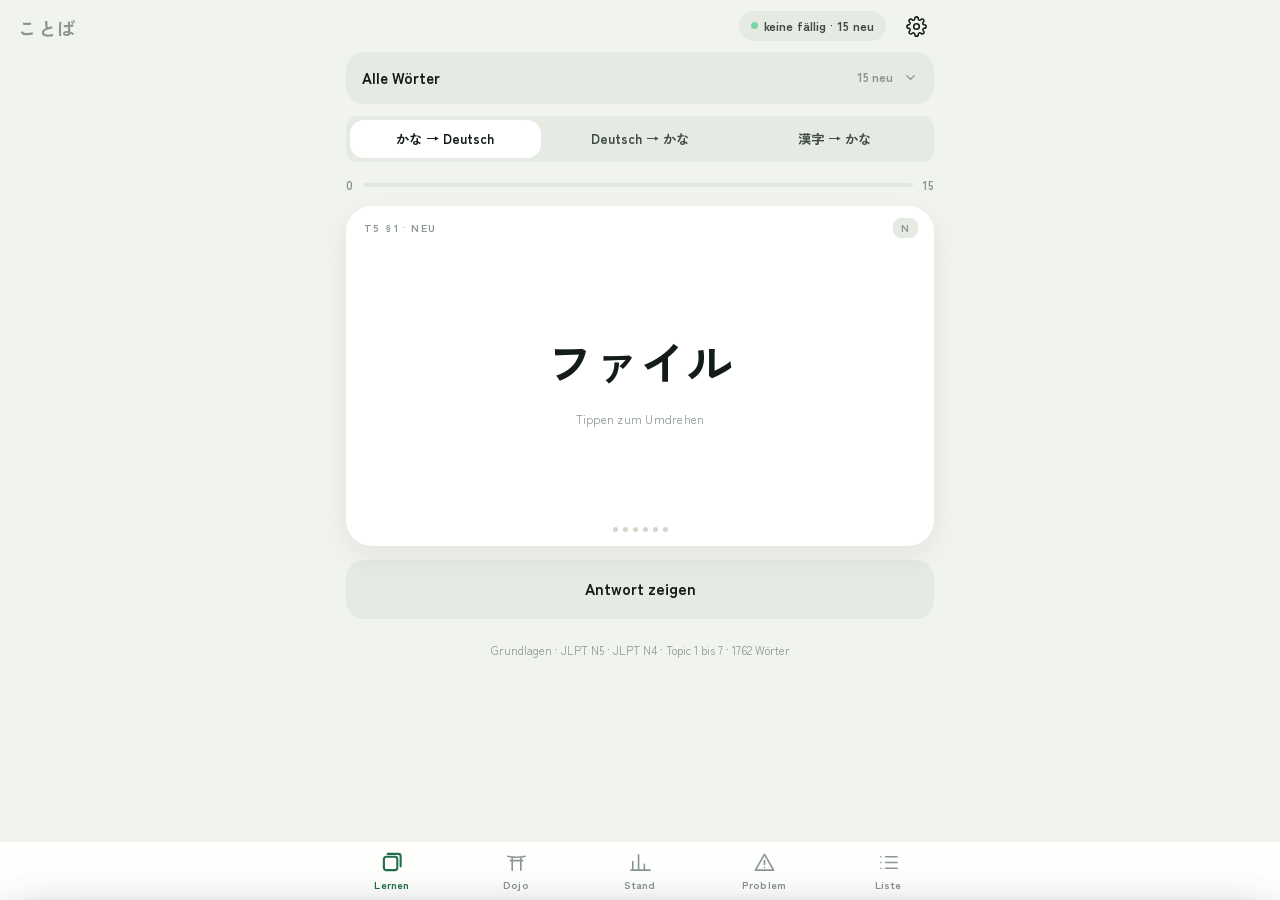
==== commit 72e2d4ca: "FSRS nicht mehr als Verfahren von Anki bezeichnen FSRS stammt von Open Spaced Repetition; Anki nutzt" ====
--- a/index.html
+++ b/index.html
@@ -287,7 +287,7 @@
     <h3>Über</h3>
     <p style="font-size:.8rem;color:var(--grau);line-height:1.6;padding-bottom:8px">
       <span id="ueberZahl"></span> Wörter aus <span id="ueberSpanne"></span>.
-      Wiederholt wird mit FSRS, dem Verfahren von Anki: Neue Wörter lernen in Minutenschritten,
+      Wiederholt wird mit FSRS (Free Spaced Repetition Scheduler): Neue Wörter lernen in Minutenschritten,
       danach legt FSRS jeden Termin so, dass du das Wort dann noch zu 90 % weißt.
       Zum Installieren in Safari auf <b>Teilen</b> → <b>Zum Home-Bildschirm</b> tippen.
     </p>
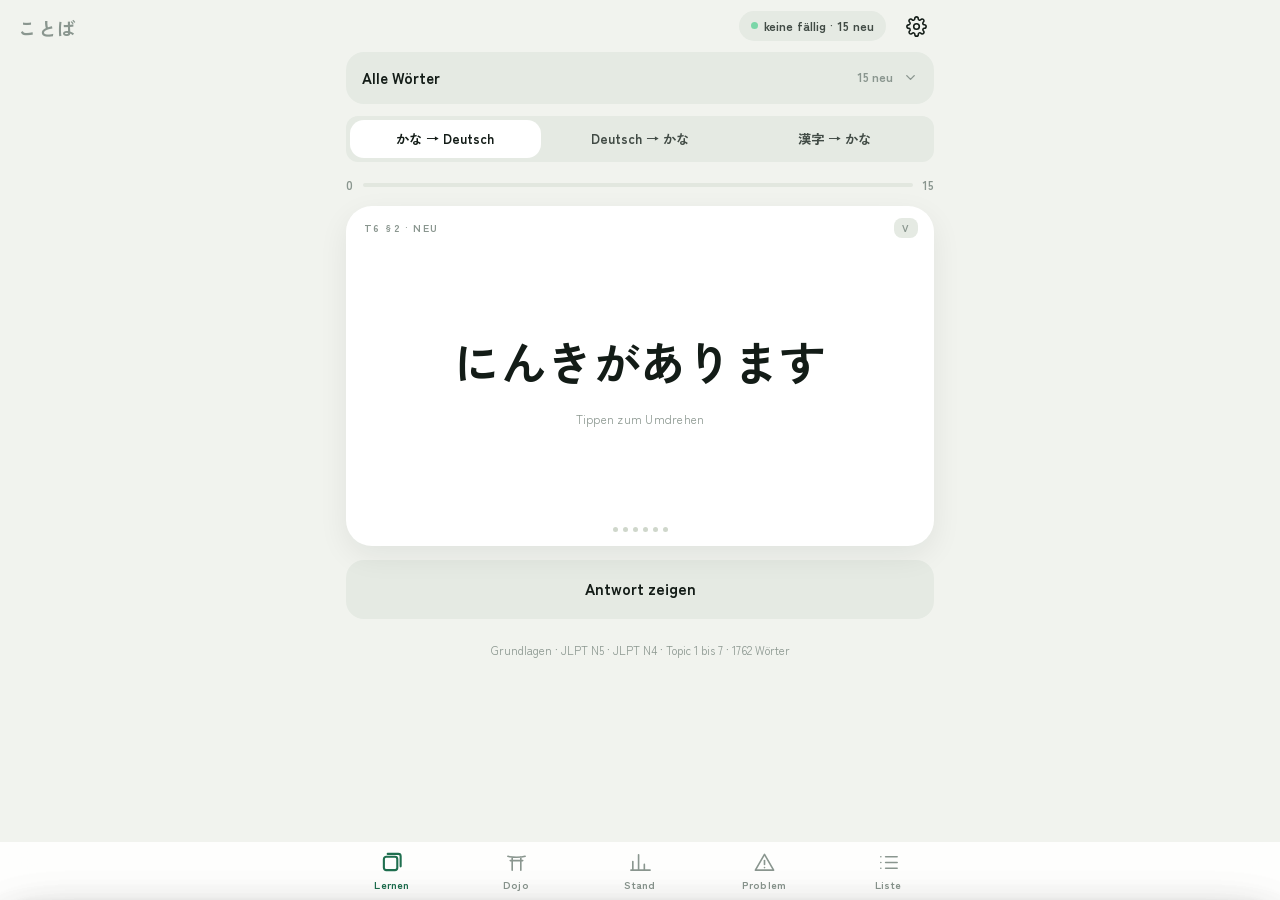
==== commit a050ee44: "Wiederherstellen nur nach Prüfung und Bestätigung (Audit C1) "Eingefügten Stand laden" prüft den Tex" ====
--- a/index.html
+++ b/index.html
@@ -282,6 +282,7 @@
               aria-label="Gesicherter Lernstand"></textarea>
     <button class="knopf voll" id="knopfKopieren">Stand kopieren</button>
     <button class="knopf" id="knopfLaden">Eingefügten Stand laden</button>
+    <button class="knopf" id="knopfZurueckholen" hidden>Vorherigen Stand zurückholen</button>
     <button class="knopf warn" id="knopfReset">Alles zurücksetzen</button>
 
     <h3>Über</h3>
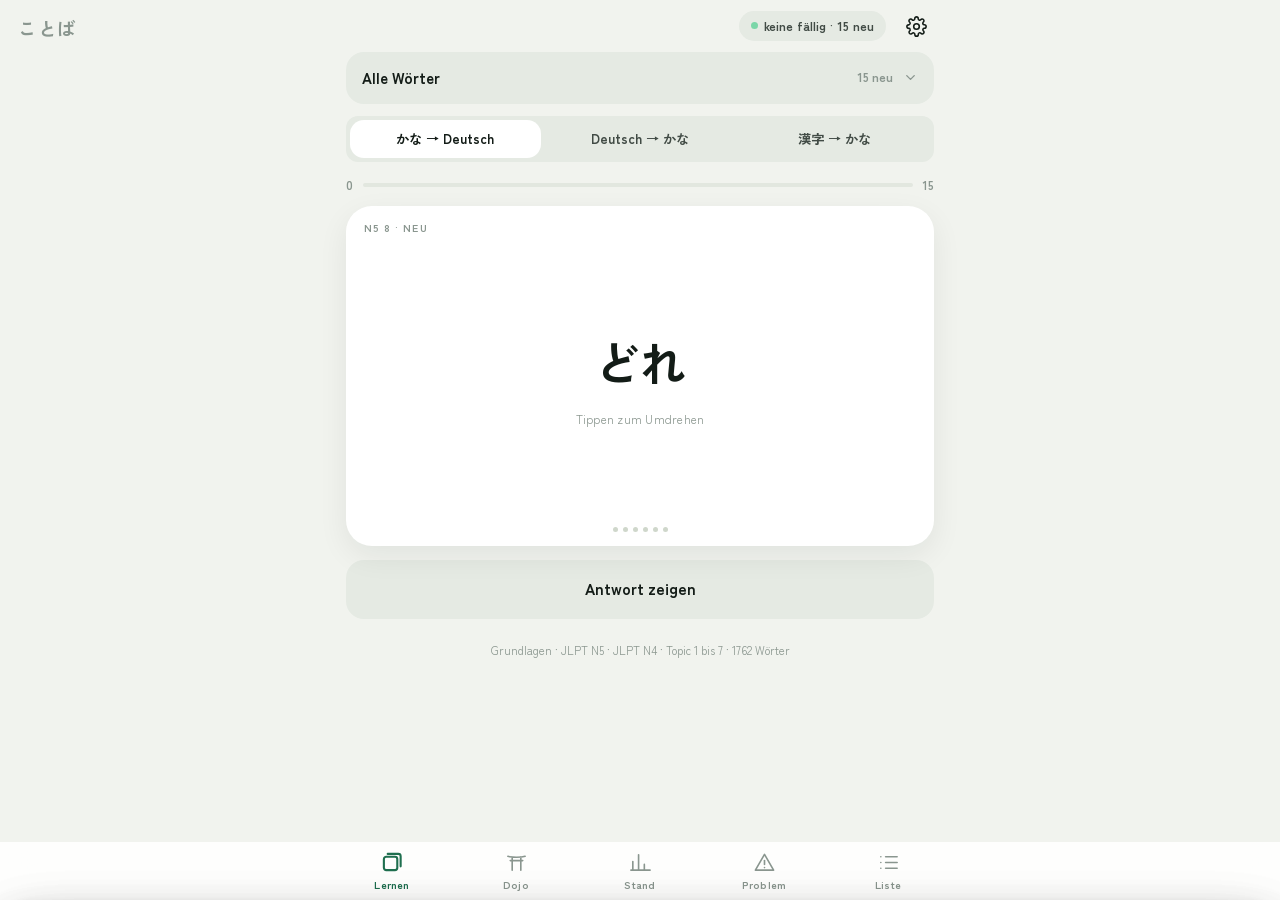
==== commit 0b49bf2e: "Sicherung als Datei, mit Einstellungen und Dojo, und Erinnerung (Paket 2) - Als Datei sichern: auf d" ====
--- a/index.html
+++ b/index.html
@@ -276,11 +276,17 @@
     <h3>Lernstand sichern</h3>
     <div class="info">
       Auf dem Homebildschirm gespeichert bleibt der Stand dauerhaft erhalten. In Safari selbst
-      löscht iOS ihn nach etwa sieben Tagen ohne Besuch. Sichere ihn ab und zu über den Knopf unten.
-    </div>
+      löscht iOS ihn nach etwa sieben Tagen ohne Besuch. Sichere ihn regelmäßig als Datei, am
+      besten in iCloud Drive: Dann übersteht er auch einen Gerätewechsel. Die Sicherung enthält
+      Lernstand, Einstellungen und Dojo. <b id="sicherungZeile"></b>
+    </div>
+    <button class="knopf voll" id="knopfDatei">Als Datei sichern</button>
+    <button class="knopf" id="knopfDateiLaden">Aus Datei laden</button>
+    <input type="file" id="dateiFeld" accept=".json,application/json,text/plain" tabindex="-1" aria-hidden="true"
+           style="position:absolute;width:1px;height:1px;opacity:0;pointer-events:none">
     <textarea id="exportFeld" spellcheck="false" autocapitalize="off" autocorrect="off"
               aria-label="Gesicherter Lernstand"></textarea>
-    <button class="knopf voll" id="knopfKopieren">Stand kopieren</button>
+    <button class="knopf" id="knopfKopieren">Stand kopieren</button>
     <button class="knopf" id="knopfLaden">Eingefügten Stand laden</button>
     <button class="knopf" id="knopfZurueckholen" hidden>Vorherigen Stand zurückholen</button>
     <button class="knopf warn" id="knopfReset">Alles zurücksetzen</button>
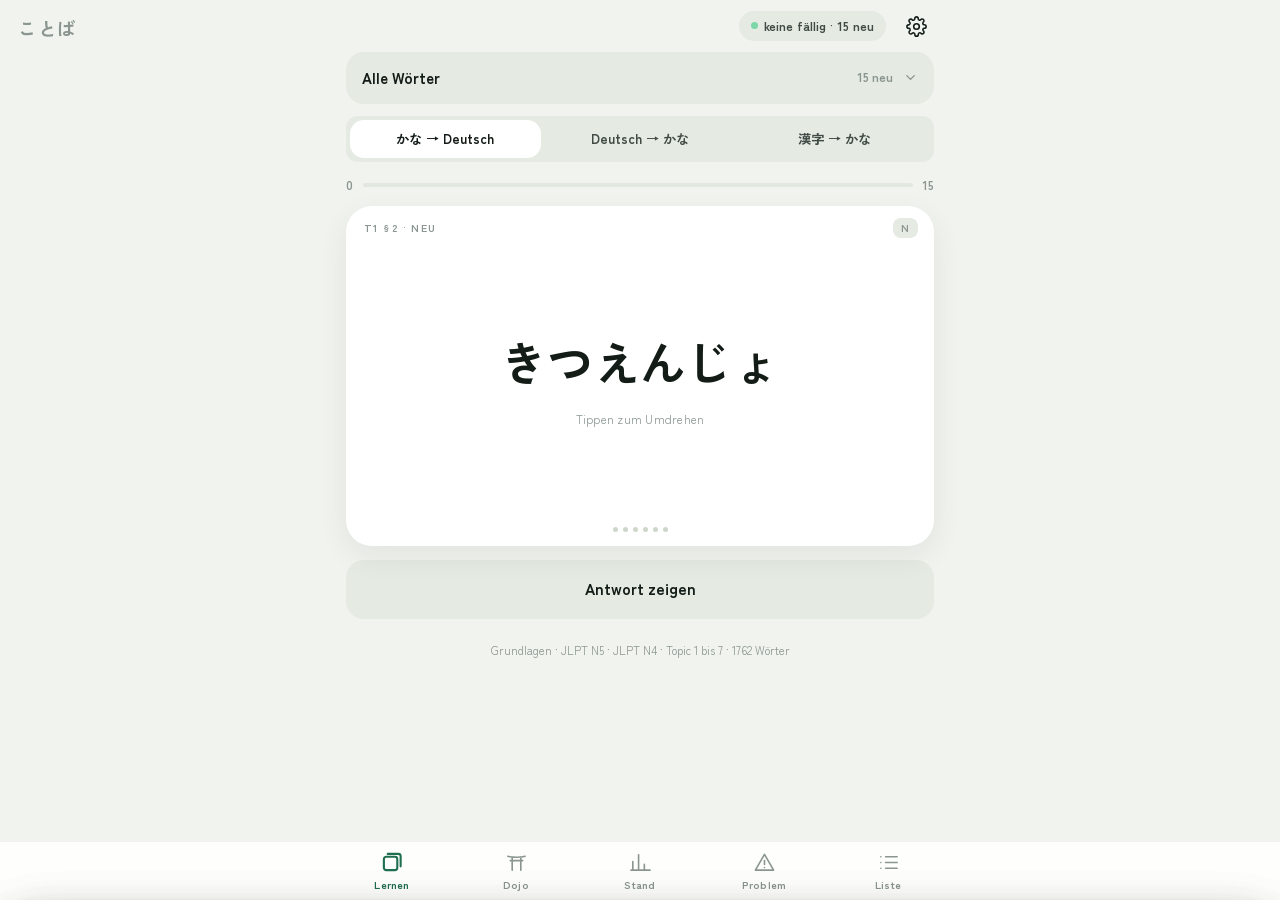
==== commit 53a1de69: "Antwort-Historie in der App: speichern, übernehmen, rückgängig, zusammenfassen (Paket 3b) - Jede Ant" ====
--- a/index.html
+++ b/index.html
@@ -316,6 +316,7 @@
 <script src="dojo-daten.js"></script>
 <script src="ts-fsrs/index.umd.js"></script>
 <script src="plan.js"></script>
+<script src="verlauf.js"></script>
 <script src="app.js"></script>
 <script src="dojo.js"></script>
 </body>
--- a/app.css
+++ b/app.css
@@ -472,6 +472,12 @@
   color:var(--text);font-weight:700;font-size:.98rem;
 }
 .umdrehknopf:active{background:var(--flaeche-2);transform:scale(.99);}
+/* Kleiner Textknopf unter "Antwort zeigen": letzte Antwort rückgängig */
+.rueckgaengig{
+  display:block;margin:8px auto 0;padding:8px 16px;border-radius:var(--r-m);
+  color:var(--grau);font-size:.85rem;font-weight:600;
+}
+.rueckgaengig:active{background:var(--flaeche-2);}
 
 /* Sitzungsfortschritt */
 .sitzung{
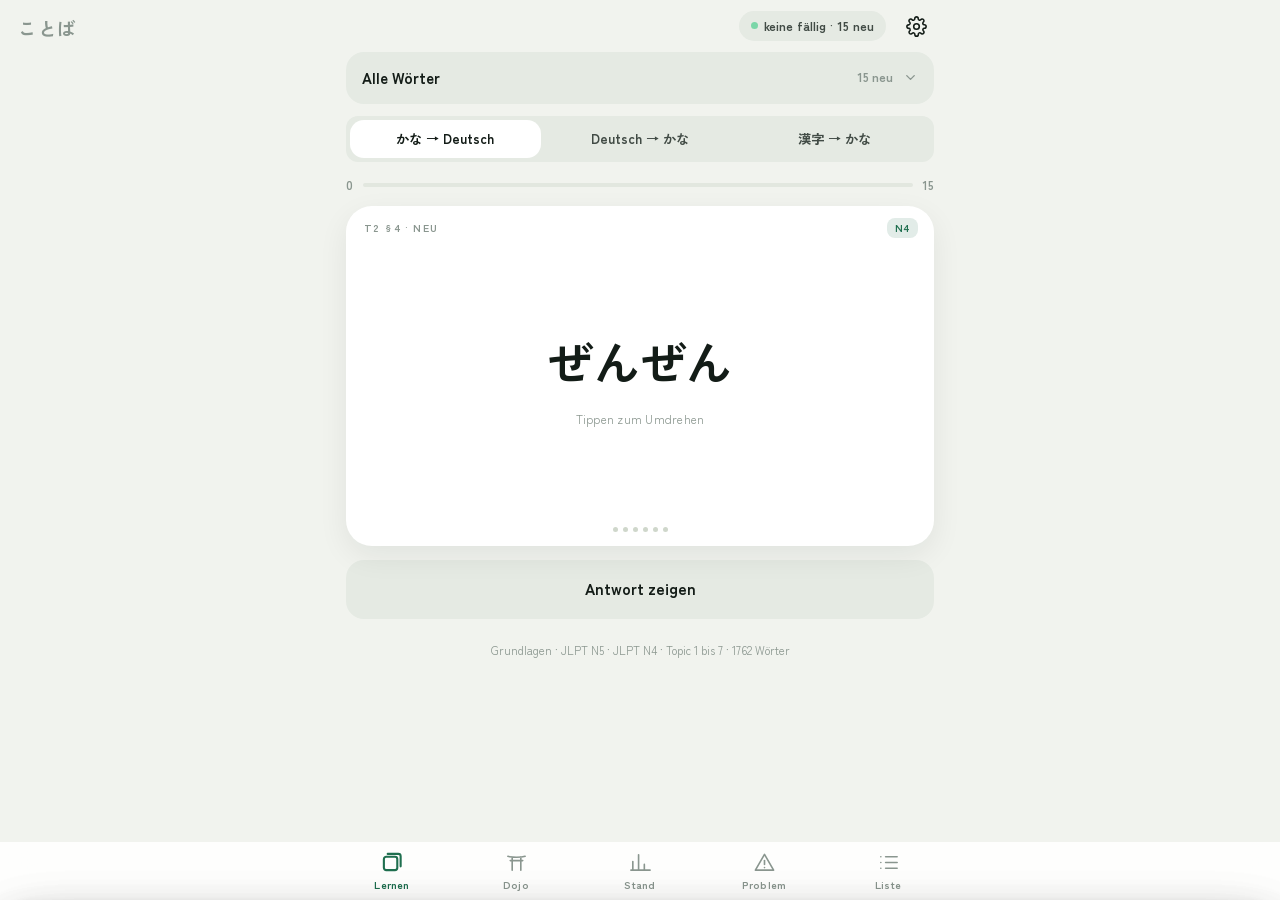
==== commit 1abbdfbb: "Version 0.31 Beta, sichtbar unter "Über" - index.html: "Version 0.31 Beta" unter Über, über der Unte" ====
--- a/index.html
+++ b/index.html
@@ -304,6 +304,9 @@
       Wiederholungsplan: ts-fsrs, © Open Spaced Repetition, MIT-Lizenz.
       Aufgaben und Lesetexte im Dojo sind eigens für diese App geschrieben.
     </p>
+    <p style="font-size:.8rem;color:var(--grau);line-height:1.6;padding-bottom:8px">
+      Version <span id="appVersion">0.31 Beta</span>
+    </p>
     <p class="signatur">by Joshua D.</p>
   </div>
 </div>
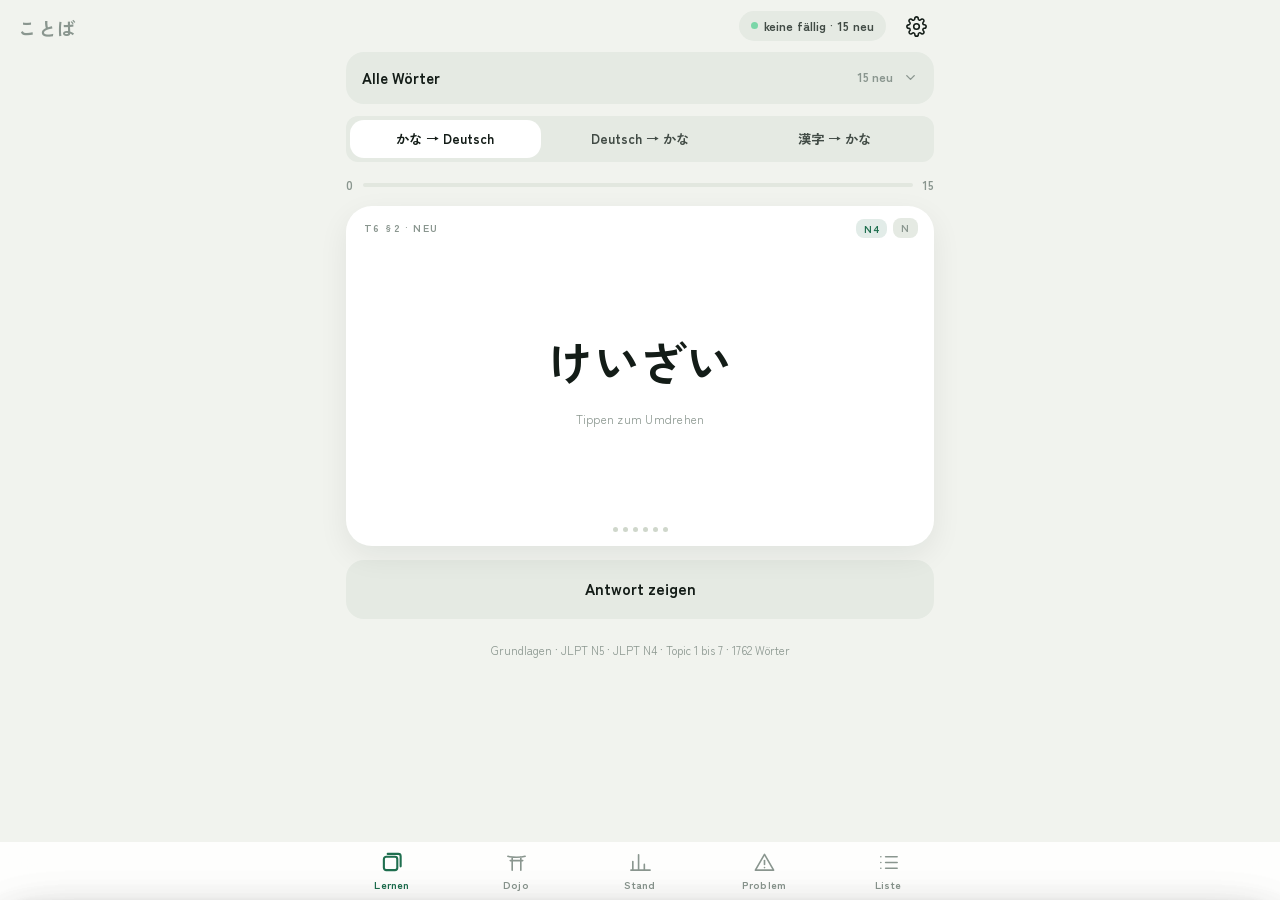
==== commit 4b4cb39f: "Anmeldung mit E-Mail-Code (Paket 4a), Version 0.32 Beta - konto.js: Abschnitt Konto in den Einstellu" ====
--- a/index.html
+++ b/index.html
@@ -272,6 +272,9 @@
       </span>
       <button class="knopf" id="neuKnopf" style="width:auto;margin:0;padding:9px 14px">15</button>
     </div>
+
+    <h3>Konto</h3>
+    <div id="konto"></div>
 
     <h3>Lernstand sichern</h3>
     <div class="info">
@@ -302,10 +305,11 @@
       JLPT-Wortauswahl N5 und N4: Jonathan Waller, tanos.co.uk/jlpt, Lizenz CC BY 4.0.
       Bilder: Twemoji, © Twitter, Inc und Mitwirkende, Lizenz CC-BY 4.0.
       Wiederholungsplan: ts-fsrs, © Open Spaced Repetition, MIT-Lizenz.
+      Anmeldung: supabase-js, © Supabase, MIT-Lizenz.
       Aufgaben und Lesetexte im Dojo sind eigens für diese App geschrieben.
     </p>
     <p style="font-size:.8rem;color:var(--grau);line-height:1.6;padding-bottom:8px">
-      Version <span id="appVersion">0.31 Beta</span>
+      Version <span id="appVersion">0.32 Beta</span>
     </p>
     <p class="signatur">by Joshua D.</p>
   </div>
@@ -322,5 +326,7 @@
 <script src="verlauf.js"></script>
 <script src="app.js"></script>
 <script src="dojo.js"></script>
+<script src="konfig.js"></script>
+<script src="konto.js"></script>
 </body>
 </html>
--- a/app.css
+++ b/app.css
@@ -686,6 +686,18 @@
 .knopf.warn{color:var(--rot);background:var(--rot-weich);}
 .knopf.voll{background:var(--gruen);color:var(--auf-gruen);}
 
+/* Konto: Eingabefelder (ab 16px, damit iOS beim Antippen nicht zoomt) und Meldung */
+.feld{
+  width:100%;background:var(--flaeche);color:var(--text);
+  border:0;border-radius:var(--r-s);
+  padding:13px 14px;font-size:1rem;margin-bottom:8px;
+  -webkit-appearance:none;appearance:none;
+}
+.feld::placeholder{color:var(--grau);}
+.kontomeldung{font-size:.85rem;line-height:1.5;color:var(--grau);margin:2px 2px 10px;}
+.kontomeldung:empty{margin:0;}
+.kontomeldung.fehler{color:var(--rot);}
+
 textarea{
   width:100%;min-height:96px;
   font-family:var(--mono);font-size:.7rem;line-height:1.5;
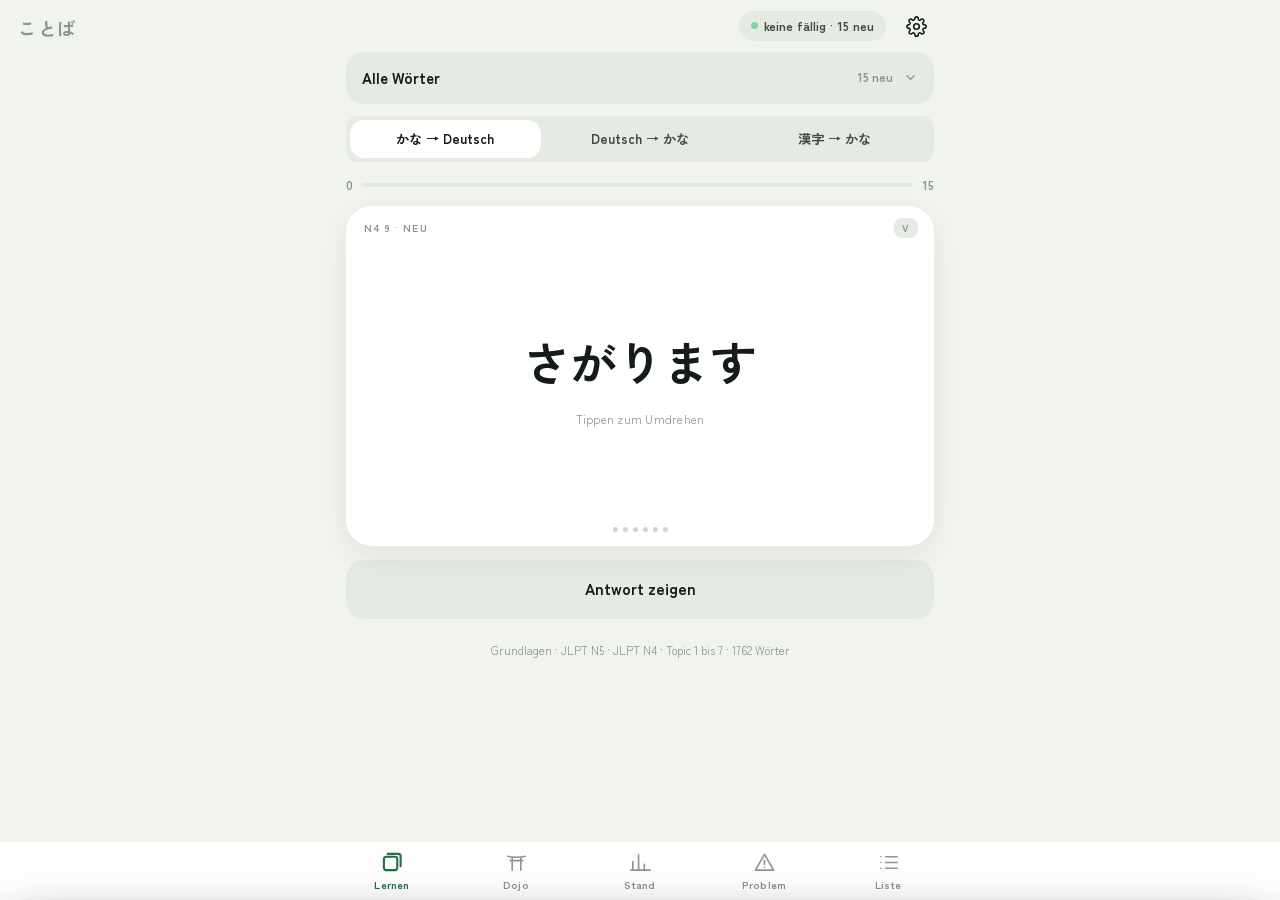
==== commit 3de7e53b: "Konto eingerichtet: Projekt-URL und öffentlicher Schlüssel, Version 0.33 Beta - konfig.js: URL des S" ====
--- a/index.html
+++ b/index.html
@@ -309,7 +309,7 @@
       Aufgaben und Lesetexte im Dojo sind eigens für diese App geschrieben.
     </p>
     <p style="font-size:.8rem;color:var(--grau);line-height:1.6;padding-bottom:8px">
-      Version <span id="appVersion">0.32 Beta</span>
+      Version <span id="appVersion">0.33 Beta</span>
     </p>
     <p class="signatur">by Joshua D.</p>
   </div>
